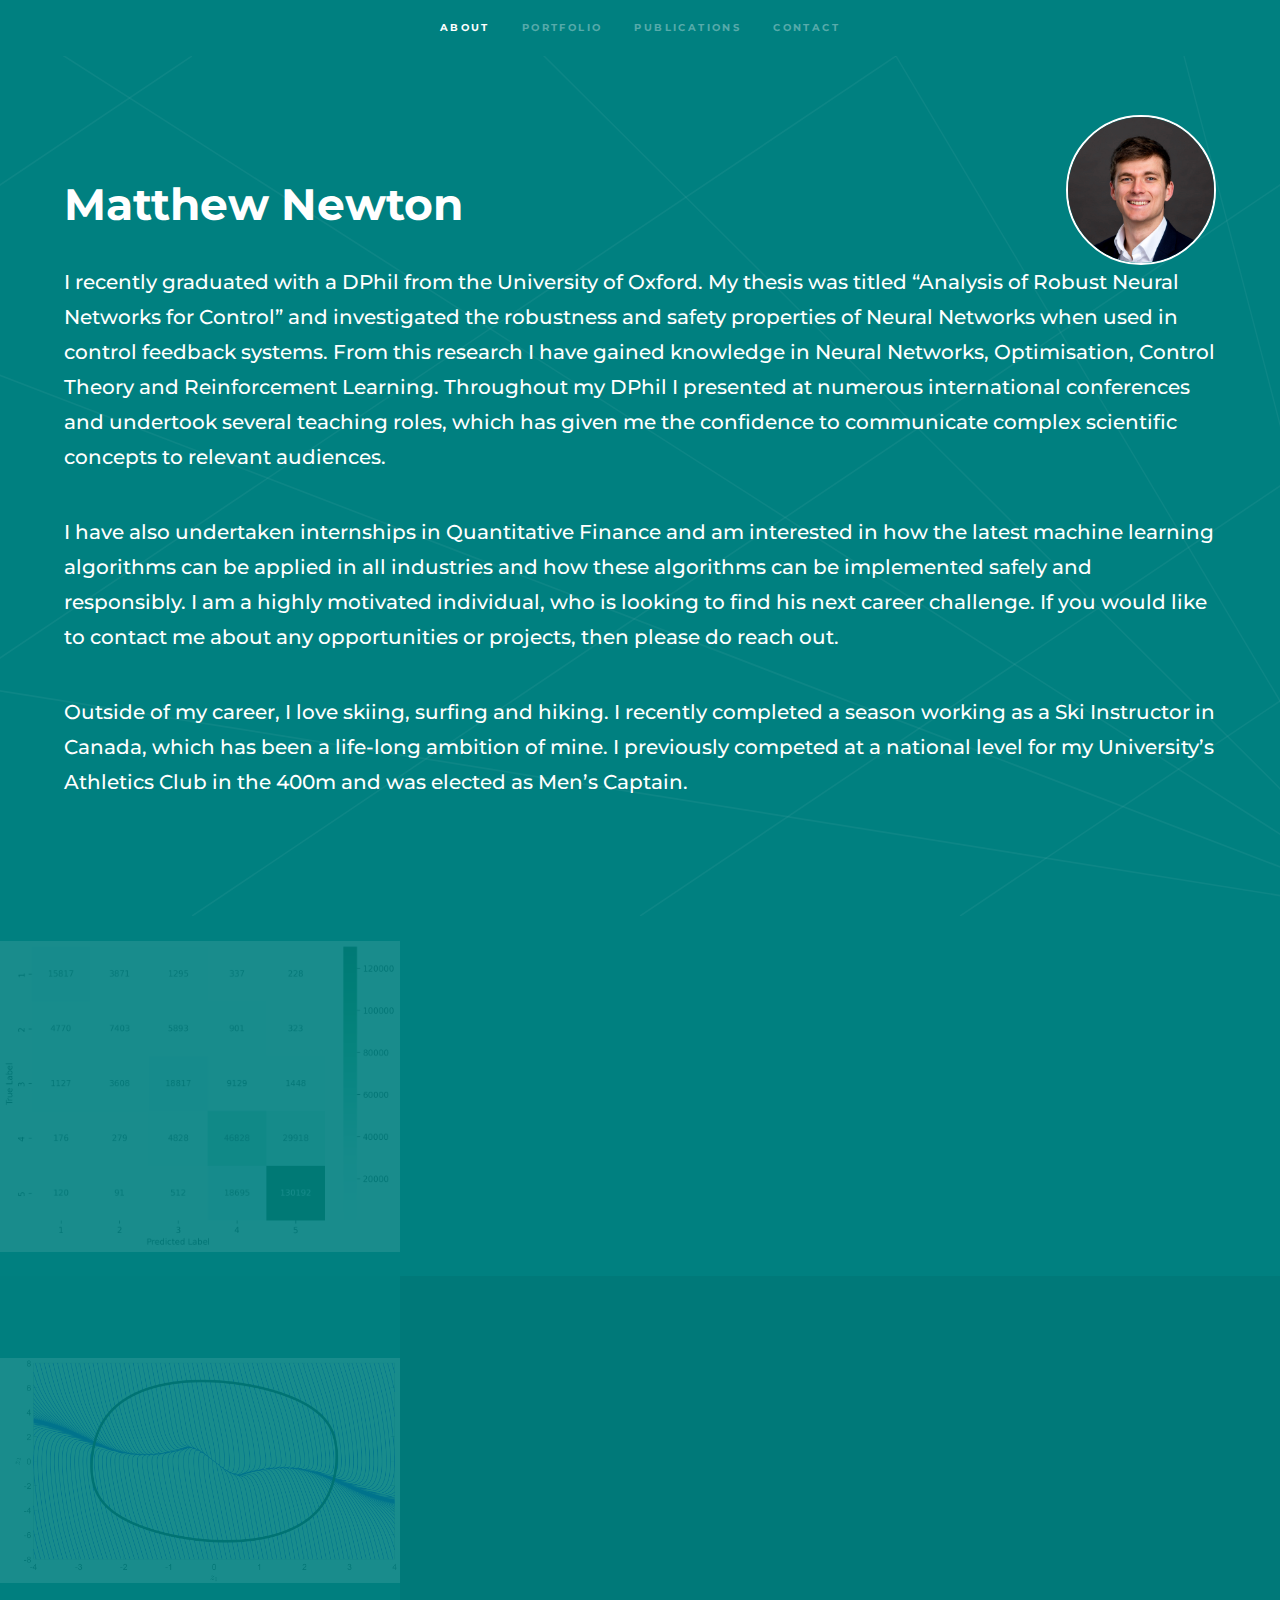
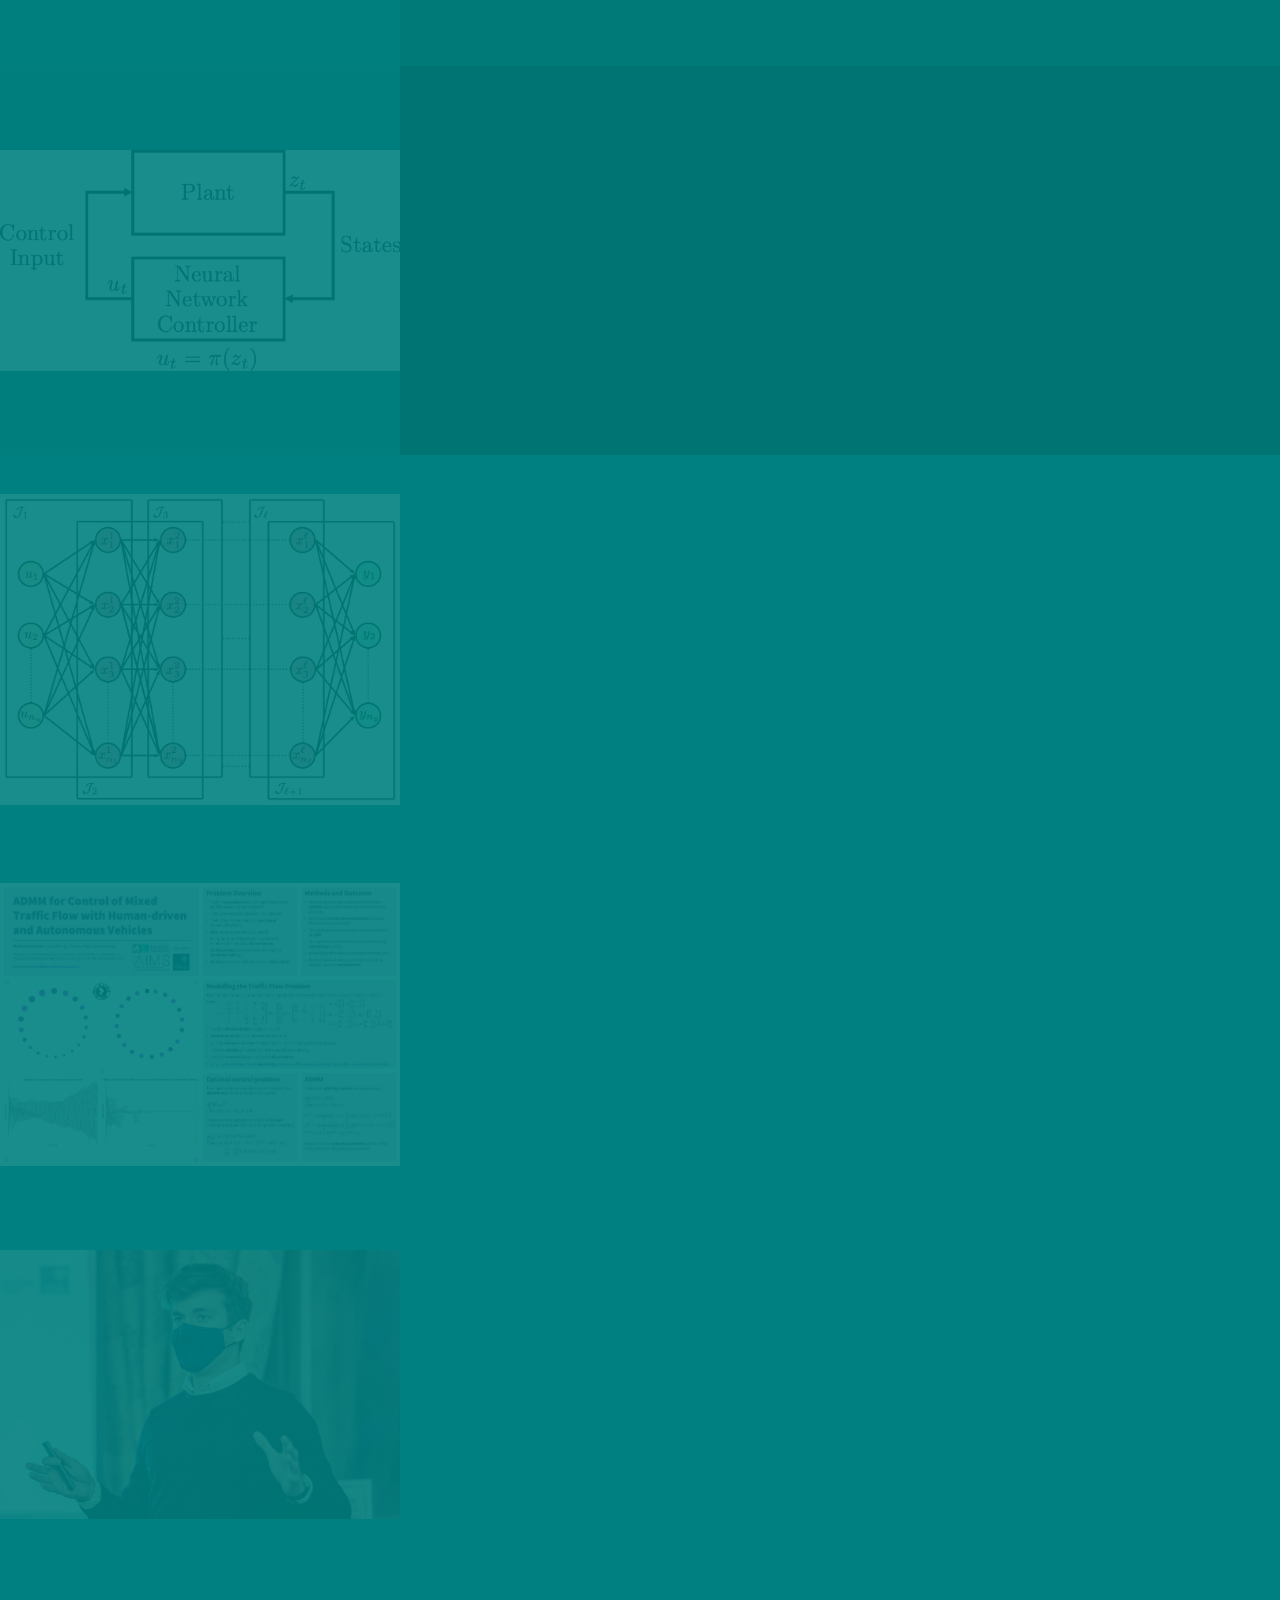
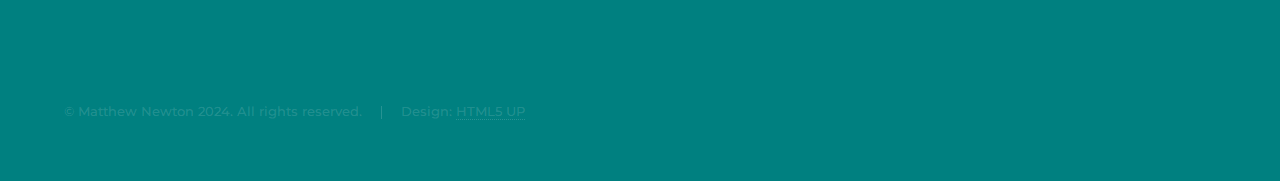
==== index.html @ 0a98e6b9 "Add files via upload" ====
<!DOCTYPE HTML>
<!--
	Hyperspace by HTML5 UP
	html5up.net | @ajlkn
	Free for personal and commercial use under the CCA 3.0 license (html5up.net/license)
-->
<html>
	<head>
		<title>Matthew Newton</title>
		<meta charset="utf-8" />
		<meta name="viewport" content="width=device-width, initial-scale=1, user-scalable=no" />
		<link rel="stylesheet" href="assets/css/main.css" />
		<link href="https://fonts.googleapis.com/css?family=Montserrat:100,200,300,400,500,600" rel="stylesheet">
		<noscript><link rel="stylesheet" href="assets/css/noscript.css" /></noscript>
	</head>
	<body class="is-preload">

		<!-- Sidebar -->
			<section id="sidebar">
				<div class="inner">
					<nav>
						<ul>
							<li><a href="#intro">About</a></li>
							<li><a href="#one">Portfolio</a></li>
							<li><a href="#two">Publications</a></li>
							<li><a href="#three">Contact</a></li>
						</ul>
					</nav>
				</div>
			</section>

		<!-- Wrapper -->
			<div id="wrapper">

				<!-- Intro -->
					<section id="intro" class="wrapper style1 fullscreen fade-up">
						<div class="inner">
							<div class="heading-with-image">
								<h1>Matthew Newton</h1>
								<img src="images/additional/Matthew_Newton_Profile.jpeg" alt="Icon" class="heading-icon">
							</div>
							<!--<h1>Matthew Newton</h1>-->
							<p>I recently graduated with a DPhil from the University of Oxford. My thesis was titled “Analysis of Robust Neural Networks for Control” and investigated the robustness and safety properties of Neural Networks when used in control feedback systems. From this research I have gained knowledge in Neural Networks, Optimisation, Control Theory and Reinforcement Learning. Throughout my DPhil I presented at numerous international conferences and undertook several teaching roles, which has given me the confidence to communicate complex scientific concepts to relevant audiences. </p>
							<p>I have also undertaken internships in Quantitative Finance and am interested in how the latest machine learning algorithms can be applied in all industries and how these algorithms can be implemented safely and responsibly. I am a highly motivated individual, who is looking to find his next career challenge. If you would like to contact me about any opportunities or projects, then please do reach out. </p>
							<p>Outside of my career, I love skiing, surfing and hiking. I recently completed a season working as a Ski Instructor in Canada, which has been a life-long ambition of mine. I previously competed at a national level for my University’s Athletics Club in the 400m and was elected as Men’s Captain.</p>
							<!-- 
							<ul class="actions">
								<li><a href="#one" class="button scrolly">Learn more</a></li>
							</ul>
							-->
						</div>
					</section>

				<!-- One -->
					<section id="one" class="wrapper style2 spotlights">
						<section>
							<a class="image"><img src="images/project/confusion_matrix.png" alt=""  /></a> <!-- data-position="center center" -->
							<div class="content">
								<div class="inner">
									<h2>Restaurant Review Prediction</h2>
									<p>Personal project to predict the review ratings (1-5) of restaurants given the written review and additional information about the restaurant.</p>
									<ul class="actions">
										<li><a href="RRPP.html" class="button">Read More</a></li>
									</ul>
								</div>
							</div>
						</section>
						<section>
							<a class="image"><img src="images/project/IPRtanhROA.png" alt=""  /></a> <!-- data-position="center center" -->
							<div class="content">
								<div class="inner">
									<h2>Designing Rational Neural Network Controllers</h2>
									<p>Rational neural networks when used as feedback controllers align better in the optimisation problem compared to traditional neural networks, allowing them to be easily and effectively designed.</p>
									<ul class="actions">
										<li><a href="DRNNC.html" class="button">Read More</a></li>
									</ul>
								</div>
							</div>
						</section>
						<section>
							<a class="image"><img src="images/project/NFLModelLabled.png" alt=""  /></a> <!--data-position="top center"-->
							<div class="content">
								<div class="inner">
									<h2>Stability and Reachability of Neural Feedback Loops</h2>
									<p>Stability and reachability robustness indicators for systems with neural networks as controllers are improved by incorporating the neural networks’ non-linearities into the optimisation problem directly and by using better tests.</p>
									<ul class="actions">
										<li><a href="STNFL.html" class="button">Read More</a></li>
									</ul>
								</div>
							</div>
						</section>
						<section>
							<a class="image"><img src="images/project/bigCSP.png" alt=""  /></a> <!--data-position="50% 50%"-->
							<div class="content">
								<div class="inner">
									<h2>Neural Network Verification by Exploiting Sparsity</h2>
									<p>By utilising the natural cascading structure of the neural network, the time taken to verify a neural network can be drastically reduced, whilst also obtaining more accurate results.</p>
									<ul class="actions">
										<li><a href="NNVES.html" class="button">Read More</a></li>
									</ul>
								</div>
							</div>
						</section>
						<section>
							<a class="image"><img src="images/project/Matthew_Newton_Poster.jpg" alt=""  /></a> <!--data-position="25% 25%"-->
							<div class="content">
								<div class="inner">
									<h2>ADMM for Control of Mixed Traffic Flow</h2>
									<p>Please click to see the poster for this project.</p>
									<ul class="actions">
										<li><a href="ADMMCMTF.html" class="button">Read More</a></li>
									</ul>
								</div>
							</div>
						</section>
						<section>
							<a class="image"><img src="images/additional/Teaching.jpg" alt=""  /></a> <!--data-position="25% 25%"-->
							<div class="content">
								<div class="inner">
									<h2>Teaching Experience</h2>
									<p>Throughout my DPhil I undertook many teaching roles at the University.</p>
									<ul class="actions">
										<li><a href="Teaching.html" class="button">Read More</a></li>
									</ul>
								</div>
							</div>
						</section>
					</section>

				<!-- Two -->
					<section id="two" class="wrapper style3 fade-up">
						<div class="inner">
							<h2>Publications</h2>
							<p>Full links to my publications are available on my <a href="https://scholar.google.com/citations?user=idPSwVUAAAAJ&hl=en"> Google Scholar </a> profile.</p>
							<div class="features">
								<section>
									<!-- <span class="icon solid major fa-code"></span> -->
									<h3>Conference Papers</h3>
									<p>O. Gates, M. Newton and K. Gatsis, “Scalable Forward Reachability Analysis of Multi-Agent Systems with Neural Network Controllers,” 2023 62nd IEEE Conference on Decision and Control (CDC), Singapore, Singapore, 2023. </p>
									<p>M. Newton and A. Papachristodoulou, “Stability of Non-linear Neural Feedback Loops using Sum of Squares,” 2022 61st IEEE Conference on Decision and Control (CDC), Cancun, Mexico, 2022. </p>
									<p>M. Newton and A. Papachristodoulou, “Reachability Analysis of Neural Feedback Loops using Sparse Polynomial Optimisation,” 2022 61st IEEE Conference on Decision and Control (CDC), Cancun, Mexico, 2022.									</p>
									<p>M. Newton and A. Papachristodoulou, “Neural Network Verification using Polynomial Optimisation,” 2021 60th IEEE Conference on Decision and Control (CDC), Austin, Texas, 2021. </p>
									<p>M. Newton and A. Papachristodoulou, “Exploiting Sparsity for Neural Network Verification,” 3rd Annual Learning for Dynamics and Control Conference (L4DC), Zurich, Switzerland, 2021. </p>
									<p>M. Newton and A. Papachristodoulou, “Network Lyapunov Functions for Epidemic Models,” 2020 59th IEEE Conference on Decision and Control (CDC), Jeju, Korea (South), 2020. </p>
								</section>
								<section>
									<!-- <span class="icon solid major fa-lock"></span> -->
									<h3>Journal papers</h3>
									<p>M. Newton and A. Papachristodoulou, “Sparse Polynomial Optimisation for Neural Network Verification”, Automatica, 157, 2023.</p>
									<p>M. Newton and A. Papachristodoulou, “Rational Neural Network Controllers”, arXiv preprint arXiv:2307.06287, 2023.									</p>
								</section>
								<section>
									<!-- <span class="icon solid major fa-cog"></span> -->
									<h3>Thesis</h3>
									<p>M.Newton, “Analysis of Robust Neural Networks for Control”, University of Oxford, 2023.</p>
								</section>
								<!--
								<section>
									<span class="icon solid major fa-desktop"></span>
									<h3>Title 4</h3>
									<p>Citation 4</p>
								</section>
								<section>
									<span class="icon solid major fa-link"></span>
									<h3>Title 5</h3>
									<p>Citation 5</p>
								</section>
								<section>
									<span class="icon major fa-gem"></span> 
									<h3>Title 6</h3>
									<p>Citation 6</p>
								</section> -->
							</div>
							<!-- 
							<ul class="actions">
								<li><a href="generic.html" class="button">Learn more</a></li>
							</ul>
							-->
							<!-- 
							<h2>Teaching</h2>
							<p>In addition to my research, I have undertaken various teaching roles during my time at the University of Oxford. In the 2021/2022 academic year I supervised a final year undergraduate Engineering Science student on their fourth year project, which focused on using reinforcement learning to stabilize an Inverted Pendulum. I was also appointed as a College Lecturer at Worcester College, teaching first and second year undergraduate Mathematics tutorials, which included: Statistics and Probability, Time-frequency Analysis, Partial Differential Equations, Ordinary Differential Equations, Linear Algebra and Vector Algebra. In addition I taught third year Control Theory tutorials and demonstrated their laboratory assessment.</p>
							-->
						</div>
					</section>

					<section id="three" class="wrapper style1 fade-up">
						<div class="inner">
							<h2>Contact</h2>
							<section>
								<ul class="contact">
									<li>
										<!-- <h3>Email</h3> -->
										<a>(first name)(dot)(“ant”)(dot)(surname)(at)(“gmail”)(dot)(“com”)</a>
									</li>
									<li>
										<a href="https://www.linkedin.com/in/matthew-newton-phd/">LinkedIn</a>
									</li>
									<li>
										<a href="https://github.com/M-attNewton">GitHub</a>
									</li>
									<li>
										<a href="https://scholar.google.com/citations?user=idPSwVUAAAAJ&hl=en">Google Scholar</a>
									</li>
									<!--
									<li>
										<h3>Social</h3>
										<ul class="icons">
											<li><a href="#" class="icon brands fa-twitter"><span class="label">Twitter</span></a></li>
											<li><a href="#" class="icon brands fa-facebook-f"><span class="label">Facebook</span></a></li>
											<li><a href="#" class="icon brands fa-github"><span class="label">GitHub</span></a></li>
											<li><a href="#" class="icon brands fa-instagram"><span class="label">Instagram</span></a></li>
											<li><a href="#" class="icon brands fa-linkedin-in"><span class="label">LinkedIn</span></a></li>
										</ul>
									</li>
									-->
								</ul>
							</section>

						</div>
					</section>
				
				<!-- Three 
					<section id="three" class="wrapper style1 fade-up">
						<div class="inner">
							<h2>Contact</h2>
							<p>Phasellus convallis elit id ullamcorper pulvinar. Duis aliquam turpis mauris, eu ultricies erat malesuada quis. Aliquam dapibus, lacus eget hendrerit bibendum, urna est aliquam sem, sit amet imperdiet est velit quis lorem.</p>
							<div class="split style1">
								<section>
									<form method="post" action="#">
										<div class="fields">
											<div class="field half">
												<label for="name">Name</label>
												<input type="text" name="name" id="name" />
											</div>
											<div class="field half">
												<label for="email">Email</label>
												<input type="text" name="email" id="email" />
											</div>
											<div class="field">
												<label for="message">Message</label>
												<textarea name="message" id="message" rows="5"></textarea>
											</div>
										</div>
										<ul class="actions">
											<li><a href="" class="button submit">Send Message</a></li>
										</ul>
									</form>
								</section>
								<section>
									<ul class="contact">
										<li>
											<h3>Address</h3>
											<span>12345 Somewhere Road #654<br />
											Nashville, TN 00000-0000<br />
											USA</span>
										</li>
										<li>
											<h3>Email</h3>
											<a href="#">user@untitled.tld</a>
										</li>
										<li>
											<h3>Phone</h3>
											<span>(000) 000-0000</span>
										</li>
										<li>
											<h3>Social</h3>
											<ul class="icons">
												<li><a href="#" class="icon brands fa-twitter"><span class="label">Twitter</span></a></li>
												<li><a href="#" class="icon brands fa-facebook-f"><span class="label">Facebook</span></a></li>
												<li><a href="#" class="icon brands fa-github"><span class="label">GitHub</span></a></li>
												<li><a href="#" class="icon brands fa-instagram"><span class="label">Instagram</span></a></li>
												<li><a href="#" class="icon brands fa-linkedin-in"><span class="label">LinkedIn</span></a></li>
											</ul>
										</li>
									</ul>
								</section>
							</div>
						</div>
					</section>
				-->
			</div>

		<!-- Footer -->
			<footer id="footer" class="wrapper style1-alt">
				<div class="inner">
					<ul class="menu">
						<li>&copy; Matthew Newton 2024. All rights reserved.</li><li>Design: <a href="http://html5up.net">HTML5 UP</a></li>
					</ul>
				</div>
			</footer>

		<!-- Scripts -->
			<script src="assets/js/jquery.min.js"></script>
			<script src="assets/js/jquery.scrollex.min.js"></script>
			<script src="assets/js/jquery.scrolly.min.js"></script>
			<script src="assets/js/browser.min.js"></script>
			<script src="assets/js/breakpoints.min.js"></script>
			<script src="assets/js/util.js"></script>
			<script src="assets/js/main.js"></script>

	</body>
</html>
---- assets/css/main.css ----
@import url(fontawesome-all.min.css);

/*
	Hyperspace by HTML5 UP
	html5up.net | @ajlkn
	Free for personal and commercial use under the CCA 3.0 license (html5up.net/license)
*/

html, body, div, span, applet, object,
iframe, h1, h2, h3, h4, h5, h6, p, blockquote,
pre, a, abbr, acronym, address, big, cite,
code, del, dfn, em, img, ins, kbd, q, s, samp,
small, strike, strong, sub, sup, tt, var, b,
u, i, center, dl, dt, dd, ol, ul, li, fieldset,
form, label, legend, table, caption, tbody,
tfoot, thead, tr, th, td, article, aside,
canvas, details, embed, figure, figcaption,
footer, header, hgroup, menu, nav, output, ruby,
section, summary, time, mark, audio, video {
	margin: 0;
	padding: 0;
	border: 0;
	font-size: 100%;
	font: inherit; 
	vertical-align: baseline;} /* Montserrat */

article, aside, details, figcaption, figure,
footer, header, hgroup, menu, nav, section {
	display: block;}

body {
	line-height: 1;
}

ol, ul {
	list-style: none;
}

blockquote, q {
	quotes: none;
}

	blockquote:before, blockquote:after, q:before, q:after {
		content: '';
		content: none;
	}

table {
	border-collapse: collapse;
	border-spacing: 0;
}

body {
	-webkit-text-size-adjust: none;
}

mark {
	background-color: transparent;
	color: inherit;
}

input::-moz-focus-inner {
	border: 0;
	padding: 0;
}

input, select, textarea {
	-moz-appearance: none;
	-webkit-appearance: none;
	-ms-appearance: none;
	appearance: none;
}

/* Basic */

	@-ms-viewport {
		width: device-width;
	}

	body {
		-ms-overflow-style: scrollbar;
	}

	@media screen and (max-width: 480px) {

		html, body {
			min-width: 320px;
		}

	}

	html {
		box-sizing: border-box;
	}

	*, *:before, *:after {
		box-sizing: inherit;
	}

	body {
		background: #008080;
	} /*#312450 */

		body.is-preload *, body.is-preload *:before, body.is-preload *:after {
			-moz-animation: none !important;
			-webkit-animation: none !important;
			-ms-animation: none !important;
			animation: none !important;
			-moz-transition: none !important;
			-webkit-transition: none !important;
			-ms-transition: none !important;
			transition: none !important;
		}

/* Type */

	body, input, select, textarea {
		color: rgba(255, 255, 255, 1.00); /* 0.55*/
		font-family: 'Montserrat', sans-serif; /* Arial, Helvetica, sans-serif,  */
		font-size: 16.5pt;
		font-weight: 500; /*normal */
		line-height: 1.75;
	}

		@media screen and (max-width: 1680px) {

			body, input, select, textarea {
				font-size: 13pt;
			}

		}

		@media screen and (max-width: 1280px) {

			body, input, select, textarea {
				font-size: 12pt;
			}

		}

		@media screen and (max-width: 360px) {

			body, input, select, textarea {
				font-size: 11pt;
			}

		}

	a {
		-moz-transition: color 0.2s ease, border-bottom-color 0.2s ease;
		-webkit-transition: color 0.2s ease, border-bottom-color 0.2s ease;
		-ms-transition: color 0.2s ease, border-bottom-color 0.2s ease;
		transition: color 0.2s ease, border-bottom-color 0.2s ease;
		border-bottom: dotted 1px rgba(255, 255, 255, 0.35);
		color: inherit;
		text-decoration: none;
	}

		a:hover {
			border-bottom-color: transparent;
			color: #ffffff;
		}

	strong, b {
		color: #ffffff;
		font-weight: bold;
	}

	em, i {
		font-style: italic;
	}

	p {
		margin: 0 0 2em 0;
	}

	h1, h2, h3, h4, h5, h6 {
		color: #ffffff;
		font-weight: bold;
		line-height: 1.5;
		margin: 0 0 0.5em 0;
	}

		h1 a, h2 a, h3 a, h4 a, h5 a, h6 a {
			color: inherit;
			text-decoration: none;
		}

	h1 {
		font-size: 2.75em;
	}

		h1.major {
			margin: 0 0 1.3em 0;
			position: relative;
			padding-bottom: 0.35em;
		}

			h1.major:after {
				background-image: -moz-linear-gradient(to right, #008080, #008080); /* #5e42a6, #b74e91*/
				background-image: -webkit-linear-gradient(to right, #008080, #008080); /*#5e42a6, #b74e91 */
				background-image: -ms-linear-gradient(to right, #008080, #008080); /*#5e42a6, #b74e91 */
				background-image: linear-gradient(to right, #008080, #008080); /*#5e42a6, #b74e91 */
				-moz-transition: max-width 0.2s ease;
				-webkit-transition: max-width 0.2s ease;
				-ms-transition: max-width 0.2s ease;
				transition: max-width 0.2s ease;
				border-radius: 0.2em;
				bottom: 0;
				content: '';
				height: 0.05em;
				position: absolute;
				right: 0;
				width: 100%;
			}

	h2 {
		font-size: 1.75em;
	}

	h3 {
		font-size: 1.1em;
	}

	h4 {
		font-size: 1em;
	}

	h5 {
		font-size: 0.8em;
	}

	h6 {
		font-size: 0.6em;
	}

	@media screen and (max-width: 736px) {

		h1 {
			font-size: 2em;
		}

		h2 {
			font-size: 1.25em;
		}

		h3 {
			font-size: 1em;
		}

		h4 {
			font-size: 0.8em;
		}

		h5 {
			font-size: 0.6em;
		}

		h6 {
			font-size: 0.6em;
		}

	}

	sub {
		font-size: 0.8em;
		position: relative;
		top: 0.5em;
	}

	sup {
		font-size: 0.8em;
		position: relative;
		top: -0.5em;
	}

	blockquote {
		border-left: solid 4px rgba(255, 255, 255, 0.15);
		font-style: italic;
		margin: 0 0 2em 0;
		padding: 0.5em 0 0.5em 2em;
	}

	code {
		background: rgba(255, 255, 255, 0.05);
		border-radius: 0.25em;
		border: solid 1px rgba(255, 255, 255, 0.15);
		font-family: 'Montserrat', sans-serif; /* "Courier New", monospace */
		font-size: 0.9em;
		margin: 0 0.25em;
		padding: 0.25em 0.65em;
	}

	pre {
		-webkit-overflow-scrolling: touch;
		font-family: 'Montserrat', sans-serif; /* "Courier New", monospace */
		font-size: 0.9em;
		margin: 0 0 2em 0;
	}

		pre code {
			display: block;
			line-height: 1.75em;
			padding: 1em 1.5em;
			overflow-x: auto;
		}

	hr {
		border: 0;
		border-bottom: solid 1px rgba(255, 255, 255, 0.15);
		margin: 2em 0;
	}

		hr.major {
			margin: 3em 0;
		}

	.align-left {
		text-align: left;
	}

	.align-center {
		text-align: center;
	}

	.align-right {
		text-align: right;
	}

/* Row */

	.row {
		display: flex;
		flex-wrap: wrap;
		box-sizing: border-box;
		align-items: stretch;
	}

		.row > * {
			box-sizing: border-box;
		}

		.row.gtr-uniform > * > :last-child {
			margin-bottom: 0;
		}

		.row.aln-left {
			justify-content: flex-start;
		}

		.row.aln-center {
			justify-content: center;
		}

		.row.aln-right {
			justify-content: flex-end;
		}

		.row.aln-top {
			align-items: flex-start;
		}

		.row.aln-middle {
			align-items: center;
		}

		.row.aln-bottom {
			align-items: flex-end;
		}

		.row > .imp {
			order: -1;
		}

		.row > .col-1 {
			width: 8.33333%;
		}

		.row > .off-1 {
			margin-left: 8.33333%;
		}

		.row > .col-2 {
			width: 16.66667%;
		}

		.row > .off-2 {
			margin-left: 16.66667%;
		}

		.row > .col-3 {
			width: 25%;
		}

		.row > .off-3 {
			margin-left: 25%;
		}

		.row > .col-4 {
			width: 33.33333%;
		}

		.row > .off-4 {
			margin-left: 33.33333%;
		}

		.row > .col-5 {
			width: 41.66667%;
		}

		.row > .off-5 {
			margin-left: 41.66667%;
		}

		.row > .col-6 {
			width: 50%;
		}

		.row > .off-6 {
			margin-left: 50%;
		}

		.row > .col-7 {
			width: 58.33333%;
		}

		.row > .off-7 {
			margin-left: 58.33333%;
		}

		.row > .col-8 {
			width: 66.66667%;
		}

		.row > .off-8 {
			margin-left: 66.66667%;
		}

		.row > .col-9 {
			width: 75%;
		}

		.row > .off-9 {
			margin-left: 75%;
		}

		.row > .col-10 {
			width: 83.33333%;
		}

		.row > .off-10 {
			margin-left: 83.33333%;
		}

		.row > .col-11 {
			width: 91.66667%;
		}

		.row > .off-11 {
			margin-left: 91.66667%;
		}

		.row > .col-12 {
			width: 100%;
		}

		.row > .off-12 {
			margin-left: 100%;
		}

		.row.gtr-0 {
			margin-top: 0;
			margin-left: 0em;
		}

			.row.gtr-0 > * {
				padding: 0 0 0 0em;
			}

			.row.gtr-0.gtr-uniform {
				margin-top: 0em;
			}

				.row.gtr-0.gtr-uniform > * {
					padding-top: 0em;
				}

		.row.gtr-25 {
			margin-top: 0;
			margin-left: -0.375em;
		}

			.row.gtr-25 > * {
				padding: 0 0 0 0.375em;
			}

			.row.gtr-25.gtr-uniform {
				margin-top: -0.375em;
			}

				.row.gtr-25.gtr-uniform > * {
					padding-top: 0.375em;
				}

		.row.gtr-50 {
			margin-top: 0;
			margin-left: -0.75em;
		}

			.row.gtr-50 > * {
				padding: 0 0 0 0.75em;
			}

			.row.gtr-50.gtr-uniform {
				margin-top: -0.75em;
			}

				.row.gtr-50.gtr-uniform > * {
					padding-top: 0.75em;
				}

		.row {
			margin-top: 0;
			margin-left: -1.5em;
		}

			.row > * {
				padding: 0 0 0 1.5em;
			}

			.row.gtr-uniform {
				margin-top: -1.5em;
			}

				.row.gtr-uniform > * {
					padding-top: 1.5em;
				}

		.row.gtr-150 {
			margin-top: 0;
			margin-left: -2.25em;
		}

			.row.gtr-150 > * {
				padding: 0 0 0 2.25em;
			}

			.row.gtr-150.gtr-uniform {
				margin-top: -2.25em;
			}

				.row.gtr-150.gtr-uniform > * {
					padding-top: 2.25em;
				}

		.row.gtr-200 {
			margin-top: 0;
			margin-left: -3em;
		}

			.row.gtr-200 > * {
				padding: 0 0 0 3em;
			}

			.row.gtr-200.gtr-uniform {
				margin-top: -3em;
			}

				.row.gtr-200.gtr-uniform > * {
					padding-top: 3em;
				}

		@media screen and (max-width: 1680px) {

			.row {
				display: flex;
				flex-wrap: wrap;
				box-sizing: border-box;
				align-items: stretch;
			}

				.row > * {
					box-sizing: border-box;
				}

				.row.gtr-uniform > * > :last-child {
					margin-bottom: 0;
				}

				.row.aln-left {
					justify-content: flex-start;
				}

				.row.aln-center {
					justify-content: center;
				}

				.row.aln-right {
					justify-content: flex-end;
				}

				.row.aln-top {
					align-items: flex-start;
				}

				.row.aln-middle {
					align-items: center;
				}

				.row.aln-bottom {
					align-items: flex-end;
				}

				.row > .imp-xlarge {
					order: -1;
				}

				.row > .col-1-xlarge {
					width: 8.33333%;
				}

				.row > .off-1-xlarge {
					margin-left: 8.33333%;
				}

				.row > .col-2-xlarge {
					width: 16.66667%;
				}

				.row > .off-2-xlarge {
					margin-left: 16.66667%;
				}

				.row > .col-3-xlarge {
					width: 25%;
				}

				.row > .off-3-xlarge {
					margin-left: 25%;
				}

				.row > .col-4-xlarge {
					width: 33.33333%;
				}

				.row > .off-4-xlarge {
					margin-left: 33.33333%;
				}

				.row > .col-5-xlarge {
					width: 41.66667%;
				}

				.row > .off-5-xlarge {
					margin-left: 41.66667%;
				}

				.row > .col-6-xlarge {
					width: 50%;
				}

				.row > .off-6-xlarge {
					margin-left: 50%;
				}

				.row > .col-7-xlarge {
					width: 58.33333%;
				}

				.row > .off-7-xlarge {
					margin-left: 58.33333%;
				}

				.row > .col-8-xlarge {
					width: 66.66667%;
				}

				.row > .off-8-xlarge {
					margin-left: 66.66667%;
				}

				.row > .col-9-xlarge {
					width: 75%;
				}

				.row > .off-9-xlarge {
					margin-left: 75%;
				}

				.row > .col-10-xlarge {
					width: 83.33333%;
				}

				.row > .off-10-xlarge {
					margin-left: 83.33333%;
				}

				.row > .col-11-xlarge {
					width: 91.66667%;
				}

				.row > .off-11-xlarge {
					margin-left: 91.66667%;
				}

				.row > .col-12-xlarge {
					width: 100%;
				}

				.row > .off-12-xlarge {
					margin-left: 100%;
				}

				.row.gtr-0 {
					margin-top: 0;
					margin-left: 0em;
				}

					.row.gtr-0 > * {
						padding: 0 0 0 0em;
					}

					.row.gtr-0.gtr-uniform {
						margin-top: 0em;
					}

						.row.gtr-0.gtr-uniform > * {
							padding-top: 0em;
						}

				.row.gtr-25 {
					margin-top: 0;
					margin-left: -0.375em;
				}

					.row.gtr-25 > * {
						padding: 0 0 0 0.375em;
					}

					.row.gtr-25.gtr-uniform {
						margin-top: -0.375em;
					}

						.row.gtr-25.gtr-uniform > * {
							padding-top: 0.375em;
						}

				.row.gtr-50 {
					margin-top: 0;
					margin-left: -0.75em;
				}

					.row.gtr-50 > * {
						padding: 0 0 0 0.75em;
					}

					.row.gtr-50.gtr-uniform {
						margin-top: -0.75em;
					}

						.row.gtr-50.gtr-uniform > * {
							padding-top: 0.75em;
						}

				.row {
					margin-top: 0;
					margin-left: -1.5em;
				}

					.row > * {
						padding: 0 0 0 1.5em;
					}

					.row.gtr-uniform {
						margin-top: -1.5em;
					}

						.row.gtr-uniform > * {
							padding-top: 1.5em;
						}

				.row.gtr-150 {
					margin-top: 0;
					margin-left: -2.25em;
				}

					.row.gtr-150 > * {
						padding: 0 0 0 2.25em;
					}

					.row.gtr-150.gtr-uniform {
						margin-top: -2.25em;
					}

						.row.gtr-150.gtr-uniform > * {
							padding-top: 2.25em;
						}

				.row.gtr-200 {
					margin-top: 0;
					margin-left: -3em;
				}

					.row.gtr-200 > * {
						padding: 0 0 0 3em;
					}

					.row.gtr-200.gtr-uniform {
						margin-top: -3em;
					}

						.row.gtr-200.gtr-uniform > * {
							padding-top: 3em;
						}

		}

		@media screen and (max-width: 1280px) {

			.row {
				display: flex;
				flex-wrap: wrap;
				box-sizing: border-box;
				align-items: stretch;
			}

				.row > * {
					box-sizing: border-box;
				}

				.row.gtr-uniform > * > :last-child {
					margin-bottom: 0;
				}

				.row.aln-left {
					justify-content: flex-start;
				}

				.row.aln-center {
					justify-content: center;
				}

				.row.aln-right {
					justify-content: flex-end;
				}

				.row.aln-top {
					align-items: flex-start;
				}

				.row.aln-middle {
					align-items: center;
				}

				.row.aln-bottom {
					align-items: flex-end;
				}

				.row > .imp-large {
					order: -1;
				}

				.row > .col-1-large {
					width: 8.33333%;
				}

				.row > .off-1-large {
					margin-left: 8.33333%;
				}

				.row > .col-2-large {
					width: 16.66667%;
				}

				.row > .off-2-large {
					margin-left: 16.66667%;
				}

				.row > .col-3-large {
					width: 25%;
				}

				.row > .off-3-large {
					margin-left: 25%;
				}

				.row > .col-4-large {
					width: 33.33333%;
				}

				.row > .off-4-large {
					margin-left: 33.33333%;
				}

				.row > .col-5-large {
					width: 41.66667%;
				}

				.row > .off-5-large {
					margin-left: 41.66667%;
				}

				.row > .col-6-large {
					width: 50%;
				}

				.row > .off-6-large {
					margin-left: 50%;
				}

				.row > .col-7-large {
					width: 58.33333%;
				}

				.row > .off-7-large {
					margin-left: 58.33333%;
				}

				.row > .col-8-large {
					width: 66.66667%;
				}

				.row > .off-8-large {
					margin-left: 66.66667%;
				}

				.row > .col-9-large {
					width: 75%;
				}

				.row > .off-9-large {
					margin-left: 75%;
				}

				.row > .col-10-large {
					width: 83.33333%;
				}

				.row > .off-10-large {
					margin-left: 83.33333%;
				}

				.row > .col-11-large {
					width: 91.66667%;
				}

				.row > .off-11-large {
					margin-left: 91.66667%;
				}

				.row > .col-12-large {
					width: 100%;
				}

				.row > .off-12-large {
					margin-left: 100%;
				}

				.row.gtr-0 {
					margin-top: 0;
					margin-left: 0em;
				}

					.row.gtr-0 > * {
						padding: 0 0 0 0em;
					}

					.row.gtr-0.gtr-uniform {
						margin-top: 0em;
					}

						.row.gtr-0.gtr-uniform > * {
							padding-top: 0em;
						}

				.row.gtr-25 {
					margin-top: 0;
					margin-left: -0.375em;
				}

					.row.gtr-25 > * {
						padding: 0 0 0 0.375em;
					}

					.row.gtr-25.gtr-uniform {
						margin-top: -0.375em;
					}

						.row.gtr-25.gtr-uniform > * {
							padding-top: 0.375em;
						}

				.row.gtr-50 {
					margin-top: 0;
					margin-left: -0.75em;
				}

					.row.gtr-50 > * {
						padding: 0 0 0 0.75em;
					}

					.row.gtr-50.gtr-uniform {
						margin-top: -0.75em;
					}

						.row.gtr-50.gtr-uniform > * {
							padding-top: 0.75em;
						}

				.row {
					margin-top: 0;
					margin-left: -1.5em;
				}

					.row > * {
						padding: 0 0 0 1.5em;
					}

					.row.gtr-uniform {
						margin-top: -1.5em;
					}

						.row.gtr-uniform > * {
							padding-top: 1.5em;
						}

				.row.gtr-150 {
					margin-top: 0;
					margin-left: -2.25em;
				}

					.row.gtr-150 > * {
						padding: 0 0 0 2.25em;
					}

					.row.gtr-150.gtr-uniform {
						margin-top: -2.25em;
					}

						.row.gtr-150.gtr-uniform > * {
							padding-top: 2.25em;
						}

				.row.gtr-200 {
					margin-top: 0;
					margin-left: -3em;
				}

					.row.gtr-200 > * {
						padding: 0 0 0 3em;
					}

					.row.gtr-200.gtr-uniform {
						margin-top: -3em;
					}

						.row.gtr-200.gtr-uniform > * {
							padding-top: 3em;
						}

		}

		@media screen and (max-width: 980px) {

			.row {
				display: flex;
				flex-wrap: wrap;
				box-sizing: border-box;
				align-items: stretch;
			}

				.row > * {
					box-sizing: border-box;
				}

				.row.gtr-uniform > * > :last-child {
					margin-bottom: 0;
				}

				.row.aln-left {
					justify-content: flex-start;
				}

				.row.aln-center {
					justify-content: center;
				}

				.row.aln-right {
					justify-content: flex-end;
				}

				.row.aln-top {
					align-items: flex-start;
				}

				.row.aln-middle {
					align-items: center;
				}

				.row.aln-bottom {
					align-items: flex-end;
				}

				.row > .imp-medium {
					order: -1;
				}

				.row > .col-1-medium {
					width: 8.33333%;
				}

				.row > .off-1-medium {
					margin-left: 8.33333%;
				}

				.row > .col-2-medium {
					width: 16.66667%;
				}

				.row > .off-2-medium {
					margin-left: 16.66667%;
				}

				.row > .col-3-medium {
					width: 25%;
				}

				.row > .off-3-medium {
					margin-left: 25%;
				}

				.row > .col-4-medium {
					width: 33.33333%;
				}

				.row > .off-4-medium {
					margin-left: 33.33333%;
				}

				.row > .col-5-medium {
					width: 41.66667%;
				}

				.row > .off-5-medium {
					margin-left: 41.66667%;
				}

				.row > .col-6-medium {
					width: 50%;
				}

				.row > .off-6-medium {
					margin-left: 50%;
				}

				.row > .col-7-medium {
					width: 58.33333%;
				}

				.row > .off-7-medium {
					margin-left: 58.33333%;
				}

				.row > .col-8-medium {
					width: 66.66667%;
				}

				.row > .off-8-medium {
					margin-left: 66.66667%;
				}

				.row > .col-9-medium {
					width: 75%;
				}

				.row > .off-9-medium {
					margin-left: 75%;
				}

				.row > .col-10-medium {
					width: 83.33333%;
				}

				.row > .off-10-medium {
					margin-left: 83.33333%;
				}

				.row > .col-11-medium {
					width: 91.66667%;
				}

				.row > .off-11-medium {
					margin-left: 91.66667%;
				}

				.row > .col-12-medium {
					width: 100%;
				}

				.row > .off-12-medium {
					margin-left: 100%;
				}

				.row.gtr-0 {
					margin-top: 0;
					margin-left: 0em;
				}

					.row.gtr-0 > * {
						padding: 0 0 0 0em;
					}

					.row.gtr-0.gtr-uniform {
						margin-top: 0em;
					}

						.row.gtr-0.gtr-uniform > * {
							padding-top: 0em;
						}

				.row.gtr-25 {
					margin-top: 0;
					margin-left: -0.375em;
				}

					.row.gtr-25 > * {
						padding: 0 0 0 0.375em;
					}

					.row.gtr-25.gtr-uniform {
						margin-top: -0.375em;
					}

						.row.gtr-25.gtr-uniform > * {
							padding-top: 0.375em;
						}

				.row.gtr-50 {
					margin-top: 0;
					margin-left: -0.75em;
				}

					.row.gtr-50 > * {
						padding: 0 0 0 0.75em;
					}

					.row.gtr-50.gtr-uniform {
						margin-top: -0.75em;
					}

						.row.gtr-50.gtr-uniform > * {
							padding-top: 0.75em;
						}

				.row {
					margin-top: 0;
					margin-left: -1.5em;
				}

					.row > * {
						padding: 0 0 0 1.5em;
					}

					.row.gtr-uniform {
						margin-top: -1.5em;
					}

						.row.gtr-uniform > * {
							padding-top: 1.5em;
						}

				.row.gtr-150 {
					margin-top: 0;
					margin-left: -2.25em;
				}

					.row.gtr-150 > * {
						padding: 0 0 0 2.25em;
					}

					.row.gtr-150.gtr-uniform {
						margin-top: -2.25em;
					}

						.row.gtr-150.gtr-uniform > * {
							padding-top: 2.25em;
						}

				.row.gtr-200 {
					margin-top: 0;
					margin-left: -3em;
				}

					.row.gtr-200 > * {
						padding: 0 0 0 3em;
					}

					.row.gtr-200.gtr-uniform {
						margin-top: -3em;
					}

						.row.gtr-200.gtr-uniform > * {
							padding-top: 3em;
						}

		}

		@media screen and (max-width: 736px) {

			.row {
				display: flex;
				flex-wrap: wrap;
				box-sizing: border-box;
				align-items: stretch;
			}

				.row > * {
					box-sizing: border-box;
				}

				.row.gtr-uniform > * > :last-child {
					margin-bottom: 0;
				}

				.row.aln-left {
					justify-content: flex-start;
				}

				.row.aln-center {
					justify-content: center;
				}

				.row.aln-right {
					justify-content: flex-end;
				}

				.row.aln-top {
					align-items: flex-start;
				}

				.row.aln-middle {
					align-items: center;
				}

				.row.aln-bottom {
					align-items: flex-end;
				}

				.row > .imp-small {
					order: -1;
				}

				.row > .col-1-small {
					width: 8.33333%;
				}

				.row > .off-1-small {
					margin-left: 8.33333%;
				}

				.row > .col-2-small {
					width: 16.66667%;
				}

				.row > .off-2-small {
					margin-left: 16.66667%;
				}

				.row > .col-3-small {
					width: 25%;
				}

				.row > .off-3-small {
					margin-left: 25%;
				}

				.row > .col-4-small {
					width: 33.33333%;
				}

				.row > .off-4-small {
					margin-left: 33.33333%;
				}

				.row > .col-5-small {
					width: 41.66667%;
				}

				.row > .off-5-small {
					margin-left: 41.66667%;
				}

				.row > .col-6-small {
					width: 50%;
				}

				.row > .off-6-small {
					margin-left: 50%;
				}

				.row > .col-7-small {
					width: 58.33333%;
				}

				.row > .off-7-small {
					margin-left: 58.33333%;
				}

				.row > .col-8-small {
					width: 66.66667%;
				}

				.row > .off-8-small {
					margin-left: 66.66667%;
				}

				.row > .col-9-small {
					width: 75%;
				}

				.row > .off-9-small {
					margin-left: 75%;
				}

				.row > .col-10-small {
					width: 83.33333%;
				}

				.row > .off-10-small {
					margin-left: 83.33333%;
				}

				.row > .col-11-small {
					width: 91.66667%;
				}

				.row > .off-11-small {
					margin-left: 91.66667%;
				}

				.row > .col-12-small {
					width: 100%;
				}

				.row > .off-12-small {
					margin-left: 100%;
				}

				.row.gtr-0 {
					margin-top: 0;
					margin-left: 0em;
				}

					.row.gtr-0 > * {
						padding: 0 0 0 0em;
					}

					.row.gtr-0.gtr-uniform {
						margin-top: 0em;
					}

						.row.gtr-0.gtr-uniform > * {
							padding-top: 0em;
						}

				.row.gtr-25 {
					margin-top: 0;
					margin-left: -0.375em;
				}

					.row.gtr-25 > * {
						padding: 0 0 0 0.375em;
					}

					.row.gtr-25.gtr-uniform {
						margin-top: -0.375em;
					}

						.row.gtr-25.gtr-uniform > * {
							padding-top: 0.375em;
						}

				.row.gtr-50 {
					margin-top: 0;
					margin-left: -0.75em;
				}

					.row.gtr-50 > * {
						padding: 0 0 0 0.75em;
					}

					.row.gtr-50.gtr-uniform {
						margin-top: -0.75em;
					}

						.row.gtr-50.gtr-uniform > * {
							padding-top: 0.75em;
						}

				.row {
					margin-top: 0;
					margin-left: -1.5em;
				}

					.row > * {
						padding: 0 0 0 1.5em;
					}

					.row.gtr-uniform {
						margin-top: -1.5em;
					}

						.row.gtr-uniform > * {
							padding-top: 1.5em;
						}

				.row.gtr-150 {
					margin-top: 0;
					margin-left: -2.25em;
				}

					.row.gtr-150 > * {
						padding: 0 0 0 2.25em;
					}

					.row.gtr-150.gtr-uniform {
						margin-top: -2.25em;
					}

						.row.gtr-150.gtr-uniform > * {
							padding-top: 2.25em;
						}

				.row.gtr-200 {
					margin-top: 0;
					margin-left: -3em;
				}

					.row.gtr-200 > * {
						padding: 0 0 0 3em;
					}

					.row.gtr-200.gtr-uniform {
						margin-top: -3em;
					}

						.row.gtr-200.gtr-uniform > * {
							padding-top: 3em;
						}

		}

		@media screen and (max-width: 480px) {

			.row {
				display: flex;
				flex-wrap: wrap;
				box-sizing: border-box;
				align-items: stretch;
			}

				.row > * {
					box-sizing: border-box;
				}

				.row.gtr-uniform > * > :last-child {
					margin-bottom: 0;
				}

				.row.aln-left {
					justify-content: flex-start;
				}

				.row.aln-center {
					justify-content: center;
				}

				.row.aln-right {
					justify-content: flex-end;
				}

				.row.aln-top {
					align-items: flex-start;
				}

				.row.aln-middle {
					align-items: center;
				}

				.row.aln-bottom {
					align-items: flex-end;
				}

				.row > .imp-xsmall {
					order: -1;
				}

				.row > .col-1-xsmall {
					width: 8.33333%;
				}

				.row > .off-1-xsmall {
					margin-left: 8.33333%;
				}

				.row > .col-2-xsmall {
					width: 16.66667%;
				}

				.row > .off-2-xsmall {
					margin-left: 16.66667%;
				}

				.row > .col-3-xsmall {
					width: 25%;
				}

				.row > .off-3-xsmall {
					margin-left: 25%;
				}

				.row > .col-4-xsmall {
					width: 33.33333%;
				}

				.row > .off-4-xsmall {
					margin-left: 33.33333%;
				}

				.row > .col-5-xsmall {
					width: 41.66667%;
				}

				.row > .off-5-xsmall {
					margin-left: 41.66667%;
				}

				.row > .col-6-xsmall {
					width: 50%;
				}

				.row > .off-6-xsmall {
					margin-left: 50%;
				}

				.row > .col-7-xsmall {
					width: 58.33333%;
				}

				.row > .off-7-xsmall {
					margin-left: 58.33333%;
				}

				.row > .col-8-xsmall {
					width: 66.66667%;
				}

				.row > .off-8-xsmall {
					margin-left: 66.66667%;
				}

				.row > .col-9-xsmall {
					width: 75%;
				}

				.row > .off-9-xsmall {
					margin-left: 75%;
				}

				.row > .col-10-xsmall {
					width: 83.33333%;
				}

				.row > .off-10-xsmall {
					margin-left: 83.33333%;
				}

				.row > .col-11-xsmall {
					width: 91.66667%;
				}

				.row > .off-11-xsmall {
					margin-left: 91.66667%;
				}

				.row > .col-12-xsmall {
					width: 100%;
				}

				.row > .off-12-xsmall {
					margin-left: 100%;
				}

				.row.gtr-0 {
					margin-top: 0;
					margin-left: 0em;
				}

					.row.gtr-0 > * {
						padding: 0 0 0 0em;
					}

					.row.gtr-0.gtr-uniform {
						margin-top: 0em;
					}

						.row.gtr-0.gtr-uniform > * {
							padding-top: 0em;
						}

				.row.gtr-25 {
					margin-top: 0;
					margin-left: -0.375em;
				}

					.row.gtr-25 > * {
						padding: 0 0 0 0.375em;
					}

					.row.gtr-25.gtr-uniform {
						margin-top: -0.375em;
					}

						.row.gtr-25.gtr-uniform > * {
							padding-top: 0.375em;
						}

				.row.gtr-50 {
					margin-top: 0;
					margin-left: -0.75em;
				}

					.row.gtr-50 > * {
						padding: 0 0 0 0.75em;
					}

					.row.gtr-50.gtr-uniform {
						margin-top: -0.75em;
					}

						.row.gtr-50.gtr-uniform > * {
							padding-top: 0.75em;
						}

				.row {
					margin-top: 0;
					margin-left: -1.5em;
				}

					.row > * {
						padding: 0 0 0 1.5em;
					}

					.row.gtr-uniform {
						margin-top: -1.5em;
					}

						.row.gtr-uniform > * {
							padding-top: 1.5em;
						}

				.row.gtr-150 {
					margin-top: 0;
					margin-left: -2.25em;
				}

					.row.gtr-150 > * {
						padding: 0 0 0 2.25em;
					}

					.row.gtr-150.gtr-uniform {
						margin-top: -2.25em;
					}

						.row.gtr-150.gtr-uniform > * {
							padding-top: 2.25em;
						}

				.row.gtr-200 {
					margin-top: 0;
					margin-left: -3em;
				}

					.row.gtr-200 > * {
						padding: 0 0 0 3em;
					}

					.row.gtr-200.gtr-uniform {
						margin-top: -3em;
					}

						.row.gtr-200.gtr-uniform > * {
							padding-top: 3em;
						}

		}

/* Box */

	.box {
		border-radius: 0.25em;
		border: solid 1px rgba(255, 255, 255, 0.15);
		margin-bottom: 2em;
		padding: 1.5em;
	}

		.box > :last-child,
		.box > :last-child > :last-child,
		.box > :last-child > :last-child > :last-child {
			margin-bottom: 0;
		}

		.box.alt {
			border: 0;
			border-radius: 0;
			padding: 0;
		}

/* Button */

	input[type="submit"],
	input[type="reset"],
	input[type="button"],
	button,
	.button {
		-moz-appearance: none;
		-webkit-appearance: none;
		-ms-appearance: none;
		appearance: none;
		-moz-transition: border-color 0.2s ease;
		-webkit-transition: border-color 0.2s ease;
		-ms-transition: border-color 0.2s ease;
		transition: border-color 0.2s ease;
		background-color: transparent;
		border: solid 1px !important;
		border-color: rgba(255, 255, 255, 0.15) !important;
		border-radius: 3em;
		color: #ffffff !important;
		cursor: pointer;
		display: inline-block;
		font-size: 0.6em;
		font-weight: bold;
		height: calc(4.75em + 2px);
		letter-spacing: 0.25em;
		line-height: 4.75em;
		outline: 0;
		padding: 0 3.75em;
		position: relative;
		text-align: center;
		text-decoration: none;
		text-transform: uppercase;
		white-space: nowrap;
	}

		input[type="submit"]:after,
		input[type="reset"]:after,
		input[type="button"]:after,
		button:after,
		.button:after {
			-moz-transform: scale(0.25);
			-webkit-transform: scale(0.25);
			-ms-transform: scale(0.25);
			transform: scale(0.25);
			pointer-events: none;
			-moz-transition: opacity 0.2s ease, -moz-transform 0.2s ease;
			-webkit-transition: opacity 0.2s ease, -webkit-transform 0.2s ease;
			-ms-transition: opacity 0.2s ease, -ms-transform 0.2s ease;
			transition: opacity 0.2s ease, transform 0.2s ease;
			background: #ffffff;
			border-radius: 3em;
			content: '';
			height: 100%;
			left: 0;
			opacity: 0;
			position: absolute;
			top: 0;
			width: 100%;
		}

		input[type="submit"].icon:before,
		input[type="reset"].icon:before,
		input[type="button"].icon:before,
		button.icon:before,
		.button.icon:before {
			margin-right: 0.75em;
		}

		input[type="submit"].fit,
		input[type="reset"].fit,
		input[type="button"].fit,
		button.fit,
		.button.fit {
			width: 100%;
		}

		input[type="submit"].small,
		input[type="reset"].small,
		input[type="button"].small,
		button.small,
		.button.small {
			font-size: 0.4em;
		}

		input[type="submit"].large,
		input[type="reset"].large,
		input[type="button"].large,
		button.large,
		.button.large {
			font-size: 0.8em;
		}

		input[type="submit"].primary,
		input[type="reset"].primary,
		input[type="button"].primary,
		button.primary,
		.button.primary {
			background-color: #ffffff;
			color: #008080 !important;
		} /*#312450 */

			input[type="submit"].primary:after,
			input[type="reset"].primary:after,
			input[type="button"].primary:after,
			button.primary:after,
			.button.primary:after {
				display: none;
			}

		input[type="submit"].disabled, input[type="submit"]:disabled,
		input[type="reset"].disabled,
		input[type="reset"]:disabled,
		input[type="button"].disabled,
		input[type="button"]:disabled,
		button.disabled,
		button:disabled,
		.button.disabled,
		.button:disabled {
			cursor: default;
			opacity: 0.5;
			pointer-events: none;
		}

		input[type="submit"]:hover,
		input[type="reset"]:hover,
		input[type="button"]:hover,
		button:hover,
		.button:hover {
			border-color: rgba(255, 255, 255, 0.55) !important;
		}

			input[type="submit"]:hover:after,
			input[type="reset"]:hover:after,
			input[type="button"]:hover:after,
			button:hover:after,
			.button:hover:after {
				opacity: 0.05;
				-moz-transform: scale(1);
				-webkit-transform: scale(1);
				-ms-transform: scale(1);
				transform: scale(1);
			}

			input[type="submit"]:hover:active,
			input[type="reset"]:hover:active,
			input[type="button"]:hover:active,
			button:hover:active,
			.button:hover:active {
				border-color: #ffffff !important;
			}

				input[type="submit"]:hover:active:after,
				input[type="reset"]:hover:active:after,
				input[type="button"]:hover:active:after,
				button:hover:active:after,
				.button:hover:active:after {
					opacity: 0.1;
				}

/* Features */

	.features {
		display: -moz-flex;
		display: -webkit-flex;
		display: -ms-flex;
		display: flex;
		-moz-flex-wrap: wrap;
		-webkit-flex-wrap: wrap;
		-ms-flex-wrap: wrap;
		flex-wrap: wrap;
		border-radius: 0.25em;
		border: solid 1px rgba(255, 255, 255, 0.15);
		background: rgba(255, 255, 255, 0.05);
		margin: 0 0 2em 0; 
		/*display: -moz-flex;
		display: -webkit-flex;
		display: -ms-flex;
		display: flex;
		-moz-flex-wrap: wrap;
		-webkit-flex-wrap: wrap;
		-ms-flex-wrap: wrap;
		flex-wrap: wrap; 
		flex-direction: column; 
		gap: 1em; 
		border-radius: 0.25em;
		border: solid 1px rgba(255, 255, 255, 0.15);
		background: rgba(255, 255, 255, 0.05);
		margin: 0 0 2em 0;
		box-sizing: border-box;*/
	}

		.features section {
			padding: 3.5em 3em 1em 7em ;
			width: 100%; /* 50% */
			border-top: solid 1px rgba(255, 255, 255, 0.15);
			position: relative;
		}

			.features section:nth-child(-n + 2) {
				border-top-width: 0;
			}

			.features section:nth-child(2n) {
				border-left: solid 1px rgba(255, 255, 255, 0.15);
			}

			.features section .icon {
				-moz-transition: opacity 0.5s ease, -moz-transform 0.5s ease;
				-webkit-transition: opacity 0.5s ease, -webkit-transform 0.5s ease;
				-ms-transition: opacity 0.5s ease, -ms-transform 0.5s ease;
				transition: opacity 0.5s ease, transform 0.5s ease;
				-moz-transition-delay: 1s;
				-webkit-transition-delay: 1s;
				-ms-transition-delay: 1s;
				transition-delay: 1s;
				-moz-transform: scale(1);
				-webkit-transform: scale(1);
				-ms-transform: scale(1);
				transform: scale(1);
				position: absolute;
				left: 3em;
				top: 3em;
				opacity: 1;
			}

			.features section:nth-child(1) .icon {
				-moz-transition-delay: 0.15s;
				-webkit-transition-delay: 0.15s;
				-ms-transition-delay: 0.15s;
				transition-delay: 0.15s;
			}

			.features section:nth-child(2) .icon {
				-moz-transition-delay: 0.3s;
				-webkit-transition-delay: 0.3s;
				-ms-transition-delay: 0.3s;
				transition-delay: 0.3s;
			}

			.features section:nth-child(3) .icon {
				-moz-transition-delay: 0.45s;
				-webkit-transition-delay: 0.45s;
				-ms-transition-delay: 0.45s;
				transition-delay: 0.45s;
			}

			.features section:nth-child(4) .icon {
				-moz-transition-delay: 0.6s;
				-webkit-transition-delay: 0.6s;
				-ms-transition-delay: 0.6s;
				transition-delay: 0.6s;
			}

			.features section:nth-child(5) .icon {
				-moz-transition-delay: 0.75s;
				-webkit-transition-delay: 0.75s;
				-ms-transition-delay: 0.75s;
				transition-delay: 0.75s;
			}

			.features section:nth-child(6) .icon {
				-moz-transition-delay: 0.9s;
				-webkit-transition-delay: 0.9s;
				-ms-transition-delay: 0.9s;
				transition-delay: 0.9s;
			}

			.features section:nth-child(7) .icon {
				-moz-transition-delay: 1.05s;
				-webkit-transition-delay: 1.05s;
				-ms-transition-delay: 1.05s;
				transition-delay: 1.05s;
			}

			.features section:nth-child(8) .icon {
				-moz-transition-delay: 1.2s;
				-webkit-transition-delay: 1.2s;
				-ms-transition-delay: 1.2s;
				transition-delay: 1.2s;
			}

			.features section:nth-child(9) .icon {
				-moz-transition-delay: 1.35s;
				-webkit-transition-delay: 1.35s;
				-ms-transition-delay: 1.35s;
				transition-delay: 1.35s;
			}

			.features section:nth-child(10) .icon {
				-moz-transition-delay: 1.5s;
				-webkit-transition-delay: 1.5s;
				-ms-transition-delay: 1.5s;
				transition-delay: 1.5s;
			}

			.features section:nth-child(11) .icon {
				-moz-transition-delay: 1.65s;
				-webkit-transition-delay: 1.65s;
				-ms-transition-delay: 1.65s;
				transition-delay: 1.65s;
			}

			.features section:nth-child(12) .icon {
				-moz-transition-delay: 1.8s;
				-webkit-transition-delay: 1.8s;
				-ms-transition-delay: 1.8s;
				transition-delay: 1.8s;
			}

			.features section:nth-child(13) .icon {
				-moz-transition-delay: 1.95s;
				-webkit-transition-delay: 1.95s;
				-ms-transition-delay: 1.95s;
				transition-delay: 1.95s;
			}

			.features section:nth-child(14) .icon {
				-moz-transition-delay: 2.1s;
				-webkit-transition-delay: 2.1s;
				-ms-transition-delay: 2.1s;
				transition-delay: 2.1s;
			}

			.features section:nth-child(15) .icon {
				-moz-transition-delay: 2.25s;
				-webkit-transition-delay: 2.25s;
				-ms-transition-delay: 2.25s;
				transition-delay: 2.25s;
			}

			.features section:nth-child(16) .icon {
				-moz-transition-delay: 2.4s;
				-webkit-transition-delay: 2.4s;
				-ms-transition-delay: 2.4s;
				transition-delay: 2.4s;
			}

			.features section:nth-child(17) .icon {
				-moz-transition-delay: 2.55s;
				-webkit-transition-delay: 2.55s;
				-ms-transition-delay: 2.55s;
				transition-delay: 2.55s;
			}

			.features section:nth-child(18) .icon {
				-moz-transition-delay: 2.7s;
				-webkit-transition-delay: 2.7s;
				-ms-transition-delay: 2.7s;
				transition-delay: 2.7s;
			}

			.features section:nth-child(19) .icon {
				-moz-transition-delay: 2.85s;
				-webkit-transition-delay: 2.85s;
				-ms-transition-delay: 2.85s;
				transition-delay: 2.85s;
			}

			.features section:nth-child(20) .icon {
				-moz-transition-delay: 3s;
				-webkit-transition-delay: 3s;
				-ms-transition-delay: 3s;
				transition-delay: 3s;
			}

		.features.inactive section .icon {
			-moz-transform: scale(0.5);
			-webkit-transform: scale(0.5);
			-ms-transform: scale(0.5);
			transform: scale(0.5);
			opacity: 0;
		}

		@media screen and (max-width: 980px) {

			.features {
				display: block;
			}

				.features section {
					border-top-width: 1px !important;
					border-left-width: 0 !important;
					width: 100%;
				}

					.features section:first-child {
						border-top-width: 0 !important;
					}

		}

		@media screen and (max-width: 736px) {

			.features section {
				padding: 2.5em 1.5em 0.1em 5.5em ;
			}

				.features section .icon {
					left: 1.5em;
					top: 2em;
				}

		}

		@media screen and (max-width: 480px) {

			.features section {
				padding: 2em 1.5em 0.1em 1.5em ;
			}

				.features section .icon {
					left: 0;
					position: relative;
					top: 0;
				}

		}

/* Form */

	form {
		margin: 0 0 2em 0;
	}

		form > :last-child {
			margin-bottom: 0;
		}

		form > .fields {
			display: -moz-flex;
			display: -webkit-flex;
			display: -ms-flex;
			display: flex;
			-moz-flex-wrap: wrap;
			-webkit-flex-wrap: wrap;
			-ms-flex-wrap: wrap;
			flex-wrap: wrap;
			width: calc(100% + 3em);
			margin: -1.5em 0 2em -1.5em;
		}

			form > .fields > .field {
				-moz-flex-grow: 0;
				-webkit-flex-grow: 0;
				-ms-flex-grow: 0;
				flex-grow: 0;
				-moz-flex-shrink: 0;
				-webkit-flex-shrink: 0;
				-ms-flex-shrink: 0;
				flex-shrink: 0;
				padding: 1.5em 0 0 1.5em;
				width: calc(100% - 1.5em);
			}

				form > .fields > .field.half {
					width: calc(50% - 0.75em);
				}

				form > .fields > .field.third {
					width: calc(100%/3 - 0.5em);
				}

				form > .fields > .field.quarter {
					width: calc(25% - 0.375em);
				}

		@media screen and (max-width: 480px) {

			form > .fields {
				width: calc(100% + 3em);
				margin: -1.5em 0 2em -1.5em;
			}

				form > .fields > .field {
					padding: 1.5em 0 0 1.5em;
					width: calc(100% - 1.5em);
				}

					form > .fields > .field.half {
						width: calc(100% - 1.5em);
					}

					form > .fields > .field.third {
						width: calc(100% - 1.5em);
					}

					form > .fields > .field.quarter {
						width: calc(100% - 1.5em);
					}

		}

	label {
		color: #ffffff;
		font-weight: bold;
		line-height: 1.5;
		margin: 0 0 0.7em 0;
		display: block;
		font-size: 1.1em;
	}

	input[type="text"],
	input[type="password"],
	input[type="email"],
	input[type="tel"],
	select,
	textarea {
		-moz-appearance: none;
		-webkit-appearance: none;
		-ms-appearance: none;
		appearance: none;
		background: rgba(255, 255, 255, 0.05);
		border-radius: 0.25em;
		border: none;
		border: solid 1px rgba(255, 255, 255, 0.15);
		color: inherit;
		display: block;
		outline: 0;
		padding: 0 1em;
		text-decoration: none;
		width: 100%;
	}

		input[type="text"]:invalid,
		input[type="password"]:invalid,
		input[type="email"]:invalid,
		input[type="tel"]:invalid,
		select:invalid,
		textarea:invalid {
			box-shadow: none;
		}

		input[type="text"]:focus,
		input[type="password"]:focus,
		input[type="email"]:focus,
		input[type="tel"]:focus,
		select:focus,
		textarea:focus {
			border-color: #ffffff;
			box-shadow: 0 0 0 1px #ffffff;
		}

	select {
		background-image: url("data:image/svg+xml;charset=utf8,%3Csvg xmlns='http://www.w3.org/2000/svg' width='40' height='40' preserveAspectRatio='none' viewBox='0 0 40 40'%3E%3Cpath d='M9.4,12.3l10.4,10.4l10.4-10.4c0.2-0.2,0.5-0.4,0.9-0.4c0.3,0,0.6,0.1,0.9,0.4l3.3,3.3c0.2,0.2,0.4,0.5,0.4,0.9 c0,0.4-0.1,0.6-0.4,0.9L20.7,31.9c-0.2,0.2-0.5,0.4-0.9,0.4c-0.3,0-0.6-0.1-0.9-0.4L4.3,17.3c-0.2-0.2-0.4-0.5-0.4-0.9 c0-0.4,0.1-0.6,0.4-0.9l3.3-3.3c0.2-0.2,0.5-0.4,0.9-0.4S9.1,12.1,9.4,12.3z' fill='rgba(255, 255, 255, 0.15)' /%3E%3C/svg%3E");
		background-size: 1.25rem;
		background-repeat: no-repeat;
		background-position: calc(100% - 1rem) center;
		height: 2.75em;
		padding-right: 2.75em;
		text-overflow: ellipsis;
	}

		select option {
			color: #ffffff;
			background: #008080;
		}

		select:focus::-ms-value {
			background-color: transparent;
		}

		select::-ms-expand {
			display: none;
		}

	input[type="text"],
	input[type="password"],
	input[type="email"],
	select {
		height: 2.75em;
	}

	textarea {
		padding: 0.75em 1em;
	}

		body.is-ie textarea {
			min-height: 10em;
		}

	input[type="checkbox"],
	input[type="radio"] {
		-moz-appearance: none;
		-webkit-appearance: none;
		-ms-appearance: none;
		appearance: none;
		display: block;
		float: left;
		margin-right: -2em;
		opacity: 0;
		width: 1em;
		z-index: -1;
	}

		input[type="checkbox"] + label,
		input[type="radio"] + label {
			text-decoration: none;
			color: rgba(255, 255, 255, 0.55);
			cursor: pointer;
			display: inline-block;
			font-size: 1em;
			font-weight: normal;
			padding-left: 2.4em;
			padding-right: 0.75em;
			position: relative;
		}

			input[type="checkbox"] + label:before,
			input[type="radio"] + label:before {
				-moz-osx-font-smoothing: grayscale;
				-webkit-font-smoothing: antialiased;
				display: inline-block;
				font-style: normal;
				font-variant: normal;
				text-rendering: auto;
				line-height: 1;
				text-transform: none !important;
				font-family: 'Montserrat', sans-serif; /*'Font Awesome 5 Free' */
				font-weight: 900;
			}

			input[type="checkbox"] + label:before,
			input[type="radio"] + label:before {
				background: rgba(255, 255, 255, 0.05);
				border-radius: 0.25em;
				border: solid 1px rgba(255, 255, 255, 0.15);
				content: '';
				display: inline-block;
				font-size: 0.8em;
				height: 2.0625em;
				left: 0;
				line-height: 2.0625em;
				position: absolute;
				text-align: center;
				top: 0;
				width: 2.0625em;
			}

		input[type="checkbox"]:checked + label:before,
		input[type="radio"]:checked + label:before {
			background: #ffffff;
			border-color: #ffffff;
			color: #008080; /* #b74e91*/
			content: '\f00c';
		}

		input[type="checkbox"]:focus + label:before,
		input[type="radio"]:focus + label:before {
			border-color: #ffffff;
			box-shadow: 0 0 0 1px #ffffff;
		}

	input[type="checkbox"] + label:before {
		border-radius: 0.25em;
	}

	input[type="radio"] + label:before {
		border-radius: 100%;
	}

	::-webkit-input-placeholder {
		color: rgba(255, 255, 255, 0.35) !important;
		opacity: 1.0;
	}

	:-moz-placeholder {
		color: rgba(255, 255, 255, 0.35) !important;
		opacity: 1.0;
	}

	::-moz-placeholder {
		color: rgba(255, 255, 255, 0.35) !important;
		opacity: 1.0;
	}

	:-ms-input-placeholder {
		color: rgba(255, 255, 255, 0.35) !important;
		opacity: 1.0;
	}

/* Icon */

	.icon {
		text-decoration: none;
		border-bottom: none;
		position: relative;
	}

		.icon:before {
			-moz-osx-font-smoothing: grayscale;
			-webkit-font-smoothing: antialiased;
			display: inline-block;
			font-style: normal;
			font-variant: normal;
			text-rendering: auto;
			line-height: 1;
			text-transform: none !important;
			font-family: 'Montserrat', sans-serif; /*'Font Awesome 5 Free' */
			font-weight: 400;
		}

		.icon > .label {
			display: none;
		}

		.icon:before {
			line-height: inherit;
		}

		.icon.solid:before {
			font-weight: 900;
		}

		.icon.brands:before {
			font-family: 'Montserrat', sans-serif; /*'Font Awesome 5 Brands' */
		}

		.icon.major {
			width: 2.5em;
			height: 2.5em;
			display: block;
			background: #ffffff;
			border-radius: 100%;
			color: #008080;
			text-align: center;
			line-height: 2.5em;
			margin: 0 0 1.3em 0;
		}

			.icon.major:before {
				font-size: 1.25em;
			}

				.wrapper.style1 .icon.major:before {
					color: #008080;
				} /* #5e42a6*/

				.wrapper.style1-alt .icon.major:before {
					color: #008080;
				} /* #493382*/

				.wrapper.style2 .icon.major:before {
					color: #008080;
				} /* #5052b5*/

				.wrapper.style2-alt .icon.major:before {
					color: #008080;
				} /* #3e4094*/

				.wrapper.style3 .icon.major:before {
					color: #008080;
				} /*#b74e91 */

				.wrapper.style3-alt .icon.major:before {
					color: #008080;
				} /*#953d75*/

/* Image */

	.image {
		border-radius: 0.25em;
		border: 0;
		display: inline-block;
		position: relative;
	}

		.image img {
			border-radius: 0.25em;
			display: block;
		}

		.image.left, .image.right {
			max-width: 40%;
		}

			.image.left img, .image.right img {
				width: 100%;
			}

		.image.left {
			float: left;
			margin: 0 1.5em 1em 0;
			top: 0.25em;
		}

		.image.right {
			float: right;
			margin: 0 0 1em 1.5em;
			top: 0.25em;
		}

		.image.fit {
			display: block;
			margin: 0 0 2em 0; /*0 0 2em 0 */
			width: 75%;
		}

			.image.fit img {
				width: 100%;
			}

		.image.main {
			display: block;
			margin: 0 0 3em 0;
			width: 100%;
		}

			.image.main img {
				width: 100%;
			}

/* List */

	ol {
		list-style: decimal;
		margin: 0 0 2em 0;
		padding-left: 1.25em;
	}

		ol li {
			padding-left: 0.25em;
		}

	ul {
		list-style: disc;
		margin: 0 0 2em 0;
		padding-left: 1em;
	}

		ul li {
			padding-left: 0.5em;
		}

		ul.alt {
			list-style: none;
			padding-left: 0;
		}

			ul.alt li {
				border-top: solid 1px rgba(255, 255, 255, 0.15);
				padding: 0.5em 0;
			}

				ul.alt li:first-child {
					border-top: 0;
					padding-top: 0;
				}

	dl {
		margin: 0 0 2em 0;
	}

		dl dt {
			display: block;
			font-weight: bold;
			margin: 0 0 1em 0;
		}

		dl dd {
			margin-left: 2em;
		}

/* Actions */

	ul.actions {
		display: -moz-flex;
		display: -webkit-flex;
		display: -ms-flex;
		display: flex;
		cursor: default;
		list-style: none;
		margin-left: -1em;
		padding-left: 0;
	}

		ul.actions li {
			padding: 0 0 0 1em;
			vertical-align: middle;
		}

		ul.actions.special {
			-moz-justify-content: center;
			-webkit-justify-content: center;
			-ms-justify-content: center;
			justify-content: center;
			width: 100%;
			margin-left: 0;
		}

			ul.actions.special li:first-child {
				padding-left: 0;
			}

		ul.actions.stacked {
			-moz-flex-direction: column;
			-webkit-flex-direction: column;
			-ms-flex-direction: column;
			flex-direction: column;
			margin-left: 0;
		}

			ul.actions.stacked li {
				padding: 1.3em 0 0 0;
			}

				ul.actions.stacked li:first-child {
					padding-top: 0;
				}

		ul.actions.fit {
			width: calc(100% + 1em);
		}

			ul.actions.fit li {
				-moz-flex-grow: 1;
				-webkit-flex-grow: 1;
				-ms-flex-grow: 1;
				flex-grow: 1;
				-moz-flex-shrink: 1;
				-webkit-flex-shrink: 1;
				-ms-flex-shrink: 1;
				flex-shrink: 1;
				width: 100%;
			}

				ul.actions.fit li > * {
					width: 100%;
				}

			ul.actions.fit.stacked {
				width: 100%;
			}

		@media screen and (max-width: 480px) {

			ul.actions:not(.fixed) {
				-moz-flex-direction: column;
				-webkit-flex-direction: column;
				-ms-flex-direction: column;
				flex-direction: column;
				margin-left: 0;
				width: 100% !important;
			}

				ul.actions:not(.fixed) li {
					-moz-flex-grow: 1;
					-webkit-flex-grow: 1;
					-ms-flex-grow: 1;
					flex-grow: 1;
					-moz-flex-shrink: 1;
					-webkit-flex-shrink: 1;
					-ms-flex-shrink: 1;
					flex-shrink: 1;
					padding: 1em 0 0 0;
					text-align: center;
					width: 100%;
				}

					ul.actions:not(.fixed) li > * {
						width: 100%;
					}

					ul.actions:not(.fixed) li:first-child {
						padding-top: 0;
					}

					ul.actions:not(.fixed) li input[type="submit"],
					ul.actions:not(.fixed) li input[type="reset"],
					ul.actions:not(.fixed) li input[type="button"],
					ul.actions:not(.fixed) li button,
					ul.actions:not(.fixed) li .button {
						width: 100%;
					}

						ul.actions:not(.fixed) li input[type="submit"].icon:before,
						ul.actions:not(.fixed) li input[type="reset"].icon:before,
						ul.actions:not(.fixed) li input[type="button"].icon:before,
						ul.actions:not(.fixed) li button.icon:before,
						ul.actions:not(.fixed) li .button.icon:before {
							margin-left: -0.5rem;
						}

		}

/* Contact */

	ul.contact {
		list-style: none;
		padding: 0;
	}

		ul.contact > li {
			padding: 0;
			margin: 1.5em 0 0 0;
		}

			ul.contact > li:first-child {
				margin-top: 0;
			}

/* Icons */

	ul.icons {
		cursor: default;
		list-style: none;
		padding-left: 0;
	}

		ul.icons li {
			display: inline-block;
			padding: 0 0.75em 0 0;
		}

			ul.icons li:last-child {
				padding-right: 0;
			}

			ul.icons li > a, ul.icons li > span {
				border: 0;
			}

				ul.icons li > a .label, ul.icons li > span .label {
					display: none;
				}

/* Menu */

	ul.menu {
		list-style: none;
		padding: 0;
	}

		ul.menu > li {
			border-left: solid 1px rgba(255, 255, 255, 0.15);
			display: inline-block;
			line-height: 1;
			margin-left: 1.5em;
			padding: 0 0 0 1.5em;
		}

			ul.menu > li:first-child {
				border-left: 0;
				margin: 0;
				padding-left: 0;
			}

		@media screen and (max-width: 480px) {

			ul.menu > li {
				border-left: 0;
				display: block;
				line-height: inherit;
				margin: 0.5em 0 0 0;
				padding-left: 0;
			}

		}

/* Section/Article */

	section.special, article.special {
		text-align: center;
	}

	header p {
		color: rgba(255, 255, 255, 0.35);
		position: relative;
		margin: 0 0 1.5em 0;
	}

	header h2 + p {
		font-size: 1.25em;
		margin-top: -1em;
		line-height: 1.5em;
	}

	header h3 + p {
		font-size: 1.1em;
		margin-top: -0.8em;
		line-height: 1.5em;
	}

	header h4 + p,
	header h5 + p,
	header h6 + p {
		font-size: 0.9em;
		margin-top: -0.6em;
		line-height: 1.5em;
	}

/* Split */

	.split {
		display: -moz-flex;
		display: -webkit-flex;
		display: -ms-flex;
		display: flex;
	}

		.split > * {
			width: calc(50% - 2.5em);
		}

		.split > :nth-child(2n - 1) {
			padding-right: 2.5em;
			border-right: solid 1px rgba(255, 255, 255, 0.15);
		}

		.split > :nth-child(2n) {
			padding-left: 2.5em;
		}

		.split.style1 > :nth-child(2n - 1) {
			width: calc(66.66666% - 2.5em);
		}

		.split.style1 > :nth-child(2n) {
			width: calc(33.33333% - 2.5em);
		}

		@media screen and (max-width: 1680px) {

			.split > * {
				width: calc(50% - 2em);
			}

			.split > :nth-child(2n - 1) {
				padding-right: 2em;
			}

			.split > :nth-child(2n) {
				padding-left: 2em;
			}

			.split.style1 > :nth-child(2n - 1) {
				width: calc(66.66666% - 2em);
			}

			.split.style1 > :nth-child(2n) {
				width: calc(33.33333% - 2em);
			}

		}

		@media screen and (max-width: 980px) {

			.split {
				display: block;
			}

				.split > * {
					border-top: solid 1px rgba(255, 255, 255, 0.15);
					margin: 4em 0 0 0;
					padding: 4em 0 0 0;
					width: 100% !important;
				}

				.split > :nth-child(2n - 1) {
					border-right: 0;
					padding-right: 0;
				}

				.split > :nth-child(2n) {
					padding-left: 0;
				}

				.split > :first-child {
					border-top: 0;
					margin-top: 0;
					padding-top: 0;
				}

		}

		@media screen and (max-width: 736px) {

			.split > * {
				margin: 3em 0 0 0;
				padding: 3em 0 0 0;
			}

		}

/* Spotlights */

	.spotlights > section {
		display: -moz-flex;
		display: -webkit-flex;
		display: -ms-flex;
		display: flex;
		-moz-flex-direction: row;
		-webkit-flex-direction: row;
		-ms-flex-direction: row;
		flex-direction: row;
		min-height: 22.5em;
	}

		body.is-ie .spotlights > section {
			min-height: 0;
		}

		.spotlights > section > .image {
			/*background-position: center center;
			background-size: cover;
			border-radius: 0;
			display: block;
			position: relative;
			width: 25em;*/
			background-position: center center;
			background-size: contain; /* This will ensure the entire image is visible without being cropped */
			background-repeat: no-repeat; /* Ensure the image doesn't repeat */
			border-radius: 0;
			display: block;
			position: relative;
			width: 25em; /* You may adjust this to suit your layout */
			height: auto; /* Ensure the height adjusts automatically */
		}

			.spotlights > section > .image img {
				/*border-radius: 0;
				display: block;*/
				width: 100%;
    			height: auto; /* Ensure the height adjusts automatically */
    			object-fit: contain; /* This ensures the image fits without cropping */
			}

			.spotlights > section > .image:before {
				-moz-transition: opacity 1s ease;
				-webkit-transition: opacity 1s ease;
				-ms-transition: opacity 1s ease;
				transition: opacity 1s ease;
				background: rgba(0, 128, 128, 0.9); /* rgba(49, 36, 80, 0.9) */
				content: '';
				display: block;
				height: 100%;
				left: 0;
				opacity: 0;
				position: absolute;
				top: 0;
				width: 100%;
			}

		.spotlights > section > .content {
			padding: 4em 5em 2em 5em ;
			display: -moz-flex;
			display: -webkit-flex;
			display: -ms-flex;
			display: flex;
			-moz-flex-direction: column;
			-webkit-flex-direction: column;
			-ms-flex-direction: column;
			flex-direction: column;
			-moz-justify-content: center;
			-webkit-justify-content: center;
			-ms-justify-content: center;
			justify-content: center;
			width: 50em;
			-ms-flex: 1;
		}

			.spotlights > section > .content > .inner {
				-moz-transform: translateX(0) translateY(0);
				-webkit-transform: translateX(0) translateY(0);
				-ms-transform: translateX(0) translateY(0);
				transform: translateX(0) translateY(0);
				-moz-transition: opacity 1s ease, -moz-transform 1s ease;
				-webkit-transition: opacity 1s ease, -webkit-transform 1s ease;
				-ms-transition: opacity 1s ease, -ms-transform 1s ease;
				transition: opacity 1s ease, transform 1s ease;
				opacity: 1;
			}

		.spotlights > section:nth-child(2) {
			background-color: rgba(0, 0, 0, 0.05);
		}

		.spotlights > section:nth-child(3) {
			background-color: rgba(0, 0, 0, 0.1);
		}

		.spotlights > section.inactive > .image:before,
		body.is-preload .spotlights > section > .image:before {
			opacity: 1;
		}

		.spotlights > section.inactive > .content > .inner,
		body.is-preload .spotlights > section > .content > .inner {
			-moz-transform: translateX(-1em);
			-webkit-transform: translateX(-1em);
			-ms-transform: translateX(-1em);
			transform: translateX(-1em);
			opacity: 0;
		}

		@media screen and (max-width: 1680px) {

			.spotlights > section > .content {
				padding: 4em 4em 2em 4em ;
			}

		}

		@media screen and (max-width: 980px) {

			.spotlights > section {
				display: block;
			}

				.spotlights > section > .image {
					width: 100%;
					height: 50vh;
				}

				.spotlights > section > .content {
					width: 100%;
				}

				.spotlights > section.inactive > .content > .inner,
				body.is-preload .spotlights > section > .content > .inner {
					-moz-transform: translateY(1em);
					-webkit-transform: translateY(1em);
					-ms-transform: translateY(1em);
					transform: translateY(1em);
				}

		}

		@media screen and (max-width: 736px) {

			.spotlights > section > .image {
				height: 50vh;
				min-height: 15em;
			}

			.spotlights > section > .content {
				padding: 3em 2em 1em 2em ;
			}

		}

/* Table */

	.table-wrapper {
		-webkit-overflow-scrolling: touch;
		overflow-x: auto;
	}

	table {
		margin: 0 0 2em 0;
		width: 100%;
	}

		table tbody tr {
			border: solid 1px rgba(255, 255, 255, 0.15);
			border-left: 0;
			border-right: 0;
		}

			table tbody tr:nth-child(2n + 1) {
				background-color: rgba(255, 255, 255, 0.05);
			}

		table td {
			padding: 0.75em 0.75em;
		}

		table th {
			color: #ffffff;
			font-size: 1em;
			font-weight: bold;
			padding: 0 0.75em 0.75em 0.75em;
			text-align: left;
		}

		table thead {
			border-bottom: solid 2px rgba(255, 255, 255, 0.15);
		}

		table tfoot {
			border-top: solid 2px rgba(255, 255, 255, 0.15);
		}

		table.alt {
			border-collapse: separate;
		}

			table.alt tbody tr td {
				border: solid 1px rgba(255, 255, 255, 0.15);
				border-left-width: 0;
				border-top-width: 0;
			}

				table.alt tbody tr td:first-child {
					border-left-width: 1px;
				}

			table.alt tbody tr:first-child td {
				border-top-width: 1px;
			}

			table.alt thead {
				border-bottom: 0;
			}

			table.alt tfoot {
				border-top: 0;
			}

/* Wrapper */

	.wrapper {
		position: relative;
	}

		.wrapper > .inner {
			padding: 5em 5em 3em 5em ;
			max-width: 100%;
			width: 75em;
		}

			@media screen and (max-width: 1680px) {

				.wrapper > .inner {
					padding: 4em 4em 2em 4em ;
				}

			}

			@media screen and (max-width: 1280px) {

				.wrapper > .inner {
					width: 100%;
				}

			}

			@media screen and (max-width: 736px) {

				.wrapper > .inner {
					padding: 3em 2em 1em 2em ;
				}

			}

		.wrapper.alt {
			background-color: #008080;
		} /*#261c3e */

		.wrapper.style1 {
			background-color: #008080;
		} /*#5e42a6 */

		.wrapper.style1-alt {
			background-color: #008080;
		} /*#493382 */

		.wrapper.style2 {
			background-color: #008080;
		} /*#5052b5 */

		.wrapper.style2-alt {
			background-color: #008080;
		} /*#3e4094 */

		.wrapper.style3 {
			background-color: #008080;
		} /*#b74e91 */

		.wrapper.style3-alt {
			background-color: #008080;
		} /*#953d75 */

		.wrapper.fullscreen {
			display: -moz-flex;
			display: -webkit-flex;
			display: -ms-flex;
			display: flex;
			-moz-flex-direction: column;
			-webkit-flex-direction: column;
			-ms-flex-direction: column;
			flex-direction: column;
			-moz-justify-content: center;
			-webkit-justify-content: center;
			-ms-justify-content: center;
			justify-content: center;
			min-height: 100vh;
		}

			body.is-ie .wrapper.fullscreen {
				height: 100vh;
			}

			@media screen and (max-width: 1280px) {

				.wrapper.fullscreen {
					min-height: calc(100vh - 2.5em);
				}

					body.is-ie .wrapper.fullscreen {
						height: calc(100vh - 2.5em);
					}

			}

			@media screen and (max-width: 736px) {

				.wrapper.fullscreen {
					padding: 2em 0;
					min-height: 0;
				}

					body.is-ie .wrapper.fullscreen {
						height: auto;
					}

			}

		.wrapper.fade-up > .inner {
			-moz-transform: translateY(0);
			-webkit-transform: translateY(0);
			-ms-transform: translateY(0);
			transform: translateY(0);
			-moz-transition: opacity 1s ease, -moz-transform 1s ease;
			-webkit-transition: opacity 1s ease, -webkit-transform 1s ease;
			-ms-transition: opacity 1s ease, -ms-transform 1s ease;
			transition: opacity 1s ease, transform 1s ease;
			opacity: 1.0;
		}

		.wrapper.fade-up.inactive > .inner,
		body.is-preload .wrapper.fade-up > .inner {
			opacity: 0;
			-moz-transform: translateY(1em);
			-webkit-transform: translateY(1em);
			-ms-transform: translateY(1em);
			transform: translateY(1em);
		}

		.wrapper.fade-down > .inner {
			-moz-transform: translateY(0);
			-webkit-transform: translateY(0);
			-ms-transform: translateY(0);
			transform: translateY(0);
			-moz-transition: opacity 1s ease, -moz-transform 1s ease;
			-webkit-transition: opacity 1s ease, -webkit-transform 1s ease;
			-ms-transition: opacity 1s ease, -ms-transform 1s ease;
			transition: opacity 1s ease, transform 1s ease;
			opacity: 1.0;
		}

		.wrapper.fade-down.inactive > .inner,
		body.is-preload .wrapper.fade-down > .inner {
			opacity: 0;
			-moz-transform: translateY(-1em);
			-webkit-transform: translateY(-1em);
			-ms-transform: translateY(-1em);
			transform: translateY(-1em);
		}

		.wrapper.fade > .inner {
			-moz-transition: opacity 1s ease;
			-webkit-transition: opacity 1s ease;
			-ms-transition: opacity 1s ease;
			transition: opacity 1s ease;
			opacity: 1.0;
		}

		.wrapper.fade.inactive > .inner,
		body.is-preload .wrapper.fade > .inner {
			opacity: 0;
		}

/* Header */

	#header {
		display: -moz-flex;
		display: -webkit-flex;
		display: -ms-flex;
		display: flex;
		background-color: #008080;
		cursor: default;
		padding: 1.75em 2em;
	} /* #5e42a6 */

		#header > .title {
			border: 0;
			color: #ffffff;
			display: block;
			font-size: 1.25em;
			font-weight: bold;
		}

		#header > nav {
			-moz-flex: 1;
			-webkit-flex: 1;
			-ms-flex: 1;
			flex: 1;
			text-align: right;
		}

			#header > nav > ul {
				margin: 0;
				padding: 0;
			}

				#header > nav > ul > li {
					display: inline-block;
					margin-left: 1.75em;
					padding: 0;
					vertical-align: middle;
				}

					#header > nav > ul > li:first-child {
						margin-left: 0;
					}

					#header > nav > ul > li a {
						border: 0;
						color: rgba(255, 255, 255, 0.35);
						display: inline-block;
						font-size: 0.6em;
						font-weight: bold;
						letter-spacing: 0.25em;
						text-transform: uppercase;
					}

						#header > nav > ul > li a:hover {
							color: rgba(255, 255, 255, 0.55);
						}

						#header > nav > ul > li a.active {
							color: #ffffff;
						}

		@media screen and (max-width: 736px) {

			#header {
				padding: 1em 2em;
			}

		}

		@media screen and (max-width: 480px) {

			#header {
				display: block;
				padding: 0 2em;
				text-align: left;
			}

				#header .title {
					font-size: 1.25em;
					padding: 1em 0;
				}

				#header > nav {
					border-top: solid 1px rgba(255, 255, 255, 0.15);
					text-align: inherit;
				}

					#header > nav > ul > li {
						margin-left: 1.5em;
					}

						#header > nav > ul > li a {
							height: 6em;
							line-height: 6em;
						}

		}

/* Wrapper (main) */

	#sidebar + #wrapper {
		margin-left: 18em;
	}

		@media screen and (max-width: 1280px) {

			#sidebar + #wrapper {
				margin-left: 0;
				padding-top: 3.5em;
			}

		}

		@media screen and (max-width: 736px) {

			#sidebar + #wrapper {
				padding-top: 0;
			}

		}

	#header + #wrapper > .wrapper > .inner {
		margin: 0 auto;
	}

/* Footer */

	#sidebar + #wrapper + #footer {
		margin-left: 18em;
	}

		@media screen and (max-width: 1280px) {

			#sidebar + #wrapper + #footer {
				margin-left: 0;
			}

		}

	#footer > .inner a {
		border-bottom-color: rgba(255, 255, 255, 0.15);
	}

		#footer > .inner a:hover {
			border-bottom-color: transparent;
		}

	#footer > .inner .menu {
		font-size: 0.8em;
		color: rgba(255, 255, 255, 0.15);
	}

	#header + #wrapper + #footer > .inner {
		margin: 0 auto;
	}

/* Sidebar */

	#sidebar {
		padding: 2.5em 2.5em 0.5em 2.5em ;
		background: #008080; /*#312450 */ 
		cursor: default;
		height: 100vh;
		left: 0;
		overflow-x: hidden;
		overflow-y: auto;
		position: fixed;
		text-align: right;
		top: 0;
		width: 18em;
		z-index: 10000;
	}

		#sidebar > .inner {
			display: -moz-flex;
			display: -webkit-flex;
			display: -ms-flex;
			display: flex;
			-moz-flex-direction: column;
			-webkit-flex-direction: column;
			-ms-flex-direction: column;
			flex-direction: column;
			-moz-justify-content: center;
			-webkit-justify-content: center;
			-ms-justify-content: center;
			justify-content: center;
			-moz-transform: translateY(0);
			-webkit-transform: translateY(0);
			-ms-transform: translateY(0);
			transform: translateY(0);
			-moz-transition: opacity 1s ease;
			-webkit-transition: opacity 1s ease;
			-ms-transition: opacity 1s ease;
			transition: opacity 1s ease;
			min-height: 100%;
			opacity: 1;
			width: 100%;
		}

			body.is-ie #sidebar > .inner {
				height: 100%;
			}

		#sidebar nav > ul {
			list-style: none;
			padding: 0;
		}

			#sidebar nav > ul > li {
				-moz-transform: translateY(0);
				-webkit-transform: translateY(0);
				-ms-transform: translateY(0);
				transform: translateY(0);
				-moz-transition: opacity 0.15s ease, -moz-transform 0.75s ease;
				-webkit-transition: opacity 0.15s ease, -webkit-transform 0.75s ease;
				-ms-transition: opacity 0.15s ease, -ms-transform 0.75s ease;
				transition: opacity 0.15s ease, transform 0.75s ease;
				margin: 1.5em 0 0 0;
				opacity: 1;
				padding: 0;
				position: relative;
			}

				#sidebar nav > ul > li:first-child {
					margin: 0;
				}

				#sidebar nav > ul > li:nth-child(1) {
					-moz-transition-delay: 0.45s;
					-webkit-transition-delay: 0.45s;
					-ms-transition-delay: 0.45s;
					transition-delay: 0.45s;
				}

				#sidebar nav > ul > li:nth-child(2) {
					-moz-transition-delay: 0.65s;
					-webkit-transition-delay: 0.65s;
					-ms-transition-delay: 0.65s;
					transition-delay: 0.65s;
				}

				#sidebar nav > ul > li:nth-child(3) {
					-moz-transition-delay: 0.85s;
					-webkit-transition-delay: 0.85s;
					-ms-transition-delay: 0.85s;
					transition-delay: 0.85s;
				}

				#sidebar nav > ul > li:nth-child(4) {
					-moz-transition-delay: 1.05s;
					-webkit-transition-delay: 1.05s;
					-ms-transition-delay: 1.05s;
					transition-delay: 1.05s;
				}

				#sidebar nav > ul > li:nth-child(5) {
					-moz-transition-delay: 1.25s;
					-webkit-transition-delay: 1.25s;
					-ms-transition-delay: 1.25s;
					transition-delay: 1.25s;
				}

				#sidebar nav > ul > li:nth-child(6) {
					-moz-transition-delay: 1.45s;
					-webkit-transition-delay: 1.45s;
					-ms-transition-delay: 1.45s;
					transition-delay: 1.45s;
				}

				#sidebar nav > ul > li:nth-child(7) {
					-moz-transition-delay: 1.65s;
					-webkit-transition-delay: 1.65s;
					-ms-transition-delay: 1.65s;
					transition-delay: 1.65s;
				}

				#sidebar nav > ul > li:nth-child(8) {
					-moz-transition-delay: 1.85s;
					-webkit-transition-delay: 1.85s;
					-ms-transition-delay: 1.85s;
					transition-delay: 1.85s;
				}

				#sidebar nav > ul > li:nth-child(9) {
					-moz-transition-delay: 2.05s;
					-webkit-transition-delay: 2.05s;
					-ms-transition-delay: 2.05s;
					transition-delay: 2.05s;
				}

				#sidebar nav > ul > li:nth-child(10) {
					-moz-transition-delay: 2.25s;
					-webkit-transition-delay: 2.25s;
					-ms-transition-delay: 2.25s;
					transition-delay: 2.25s;
				}

				#sidebar nav > ul > li:nth-child(11) {
					-moz-transition-delay: 2.45s;
					-webkit-transition-delay: 2.45s;
					-ms-transition-delay: 2.45s;
					transition-delay: 2.45s;
				}

				#sidebar nav > ul > li:nth-child(12) {
					-moz-transition-delay: 2.65s;
					-webkit-transition-delay: 2.65s;
					-ms-transition-delay: 2.65s;
					transition-delay: 2.65s;
				}

				#sidebar nav > ul > li:nth-child(13) {
					-moz-transition-delay: 2.85s;
					-webkit-transition-delay: 2.85s;
					-ms-transition-delay: 2.85s;
					transition-delay: 2.85s;
				}

				#sidebar nav > ul > li:nth-child(14) {
					-moz-transition-delay: 3.05s;
					-webkit-transition-delay: 3.05s;
					-ms-transition-delay: 3.05s;
					transition-delay: 3.05s;
				}

				#sidebar nav > ul > li:nth-child(15) {
					-moz-transition-delay: 3.25s;
					-webkit-transition-delay: 3.25s;
					-ms-transition-delay: 3.25s;
					transition-delay: 3.25s;
				}

				#sidebar nav > ul > li:nth-child(16) {
					-moz-transition-delay: 3.45s;
					-webkit-transition-delay: 3.45s;
					-ms-transition-delay: 3.45s;
					transition-delay: 3.45s;
				}

				#sidebar nav > ul > li:nth-child(17) {
					-moz-transition-delay: 3.65s;
					-webkit-transition-delay: 3.65s;
					-ms-transition-delay: 3.65s;
					transition-delay: 3.65s;
				}

				#sidebar nav > ul > li:nth-child(18) {
					-moz-transition-delay: 3.85s;
					-webkit-transition-delay: 3.85s;
					-ms-transition-delay: 3.85s;
					transition-delay: 3.85s;
				}

				#sidebar nav > ul > li:nth-child(19) {
					-moz-transition-delay: 4.05s;
					-webkit-transition-delay: 4.05s;
					-ms-transition-delay: 4.05s;
					transition-delay: 4.05s;
				}

				#sidebar nav > ul > li:nth-child(20) {
					-moz-transition-delay: 4.25s;
					-webkit-transition-delay: 4.25s;
					-ms-transition-delay: 4.25s;
					transition-delay: 4.25s;
				}

		#sidebar nav a {
			-moz-transition: color 0.2s ease;
			-webkit-transition: color 0.2s ease;
			-ms-transition: color 0.2s ease;
			transition: color 0.2s ease;
			border: 0;
			color: rgba(255, 255, 255, 0.35);
			display: block;
			font-size: 0.6em;
			font-weight: bold;
			letter-spacing: 0.25em;
			line-height: 1.75;
			outline: 0;
			padding: 1.35em 0;
			position: relative;
			text-decoration: none;
			text-transform: uppercase;
		}

			#sidebar nav a:before, #sidebar nav a:after {
				border-radius: 0.2em;
				bottom: 0;
				content: '';
				height: 0.2em;
				position: absolute;
				right: 0;
				width: 100%;
			}

			#sidebar nav a:before {
				background: #008080; /* #3c2c62 */
			}

			#sidebar nav a:after {
				background-image: -moz-linear-gradient(to right, #008080, #FFFFFF); /* #008080, #008080 #5e42a6, #b74e91 */
				background-image: -webkit-linear-gradient(to right, #008080, #FFFFFF); /* #008080, #008080 #5e42a6, #b74e91 */
				background-image: -ms-linear-gradient(to right, #008080, #FFFFFF); /* #008080, #008080 #5e42a6, #b74e91 */
				background-image: linear-gradient(to right, #008080, #FFFFFF); /*#008080, #008080 #5e42a6, #b74e91 */
				-moz-transition: max-width 0.2s ease;
				-webkit-transition: max-width 0.2s ease;
				-ms-transition: max-width 0.2s ease;
				transition: max-width 0.2s ease;
				max-width: 0;
			}

			#sidebar nav a:hover {
				color: rgba(255, 255, 255, 0.55);
			}

			#sidebar nav a.active {
				color: #ffffff;
			}

				#sidebar nav a.active:after {
					max-width: 100%;
				}

		body.is-preload #sidebar > .inner {
			opacity: 0;
		}

		body.is-preload #sidebar nav ul li {
			-moz-transform: translateY(2em);
			-webkit-transform: translateY(2em);
			-ms-transform: translateY(2em);
			transform: translateY(2em);
			opacity: 0;
		}

		@media screen and (max-width: 1280px) {

			#sidebar {
				height: 3.5em;
				left: 0;
				line-height: 3.5em;
				overflow: hidden;
				padding: 0;
				text-align: center;
				top: 0;
				width: 100%;
			}

				#sidebar > .inner {
					-moz-flex-direction: row;
					-webkit-flex-direction: row;
					-ms-flex-direction: row;
					flex-direction: row;
					-moz-align-items: -moz-stretch;
					-webkit-align-items: -webkit-stretch;
					-ms-align-items: -ms-stretch;
					align-items: stretch;
					height: inherit;
					line-height: inherit;
				}

				#sidebar nav {
					height: inherit;
					line-height: inherit;
				}

					#sidebar nav ul {
						display: -moz-flex;
						display: -webkit-flex;
						display: -ms-flex;
						display: flex;
						height: inherit;
						line-height: inherit;
						margin: 0;
					}

						#sidebar nav ul li {
							display: block;
							height: inherit;
							line-height: inherit;
							margin: 0 0 0 2em;
							padding: 0;
						}

					#sidebar nav a {
						height: inherit;
						line-height: inherit;
						padding: 0;
					}

						#sidebar nav a:after {
							background-image: none;
							background-color: #008080;
						} /* #b74e91 */

		}

		@media screen and (max-width: 736px) {

			#sidebar {
				display: none;
			}

		}

/* Intro */

	#intro {
		background-attachment: fixed;
		background-image: url("images/intro.svg");
		background-position: top right;
		background-repeat: no-repeat;
		background-size: 100% 100%;
	}

		#intro p {
			font-size: 1.25em;
		}

			@media screen and (max-width: 980px) {

				#intro p br {
					display: none;
				}

			}

			@media screen and (max-width: 736px) {

				#intro p {
					font-size: 1em;
				}

			}

		@media screen and (max-width: 1280px) {

			#intro {
				background-attachment: scroll;
			}

		}

		/*.heading-with-image {
			display: flex;
			align-items: center;
		  }
		  
		  .heading-icon {
			width: 50px;
			height: auto;
			margin-right: 10px;
		  }*/
		.heading-with-image {
			display: flex;
			justify-content: space-between; /* Distributes space between items */
			align-items: center; /* Vertically centers items  center */
			width: 100%; /* Ensures the container spans the full width */
		}

		.heading-icon {
			display: flex;
			width: 150px; /* Adjust as needed */
			height: 150px; /* Make sure width and height are equal to maintain the circular shape */
			border-radius: 50%; /* This makes the image circular */
			object-fit: cover; /* Ensures the image covers the circular area without distortion */
			margin-left: 10px; /* Optional: Adds space between the heading and the image */
			border: 2px solid #ffffff; /* Optional: Adds a border around the circular image */
			align-self: center;
			margin-top: -50px;
		}
		
		/*.heading-icon {
			width: 100px; 
			height: auto; 
			margin-left: 10px; 
		}*/
---- assets/css/noscript.css ----
/*
	Hyperspace by HTML5 UP
	html5up.net | @ajlkn
	Free for personal and commercial use under the CCA 3.0 license (html5up.net/license)
*/

/* Spotlights */

	.spotlights > section > .image:before {
		opacity: 0 !important;
	}

	.spotlights > section > .content > .inner {
		-moz-transform: none !important;
		-webkit-transform: none !important;
		-ms-transform: none !important;
		transform: none !important;
		opacity: 1 !important;
	}

/* Wrapper */

	.wrapper > .inner {
		opacity: 1 !important;
		-moz-transform: none !important;
		-webkit-transform: none !important;
		-ms-transform: none !important;
		transform: none !important;
	}

/* Sidebar */

	#sidebar > .inner {
		opacity: 1 !important;
	}

	#sidebar nav > ul > li {
		-moz-transform: none !important;
		-webkit-transform: none !important;
		-ms-transform: none !important;
		transform: none !important;
		opacity: 1 !important;
	}
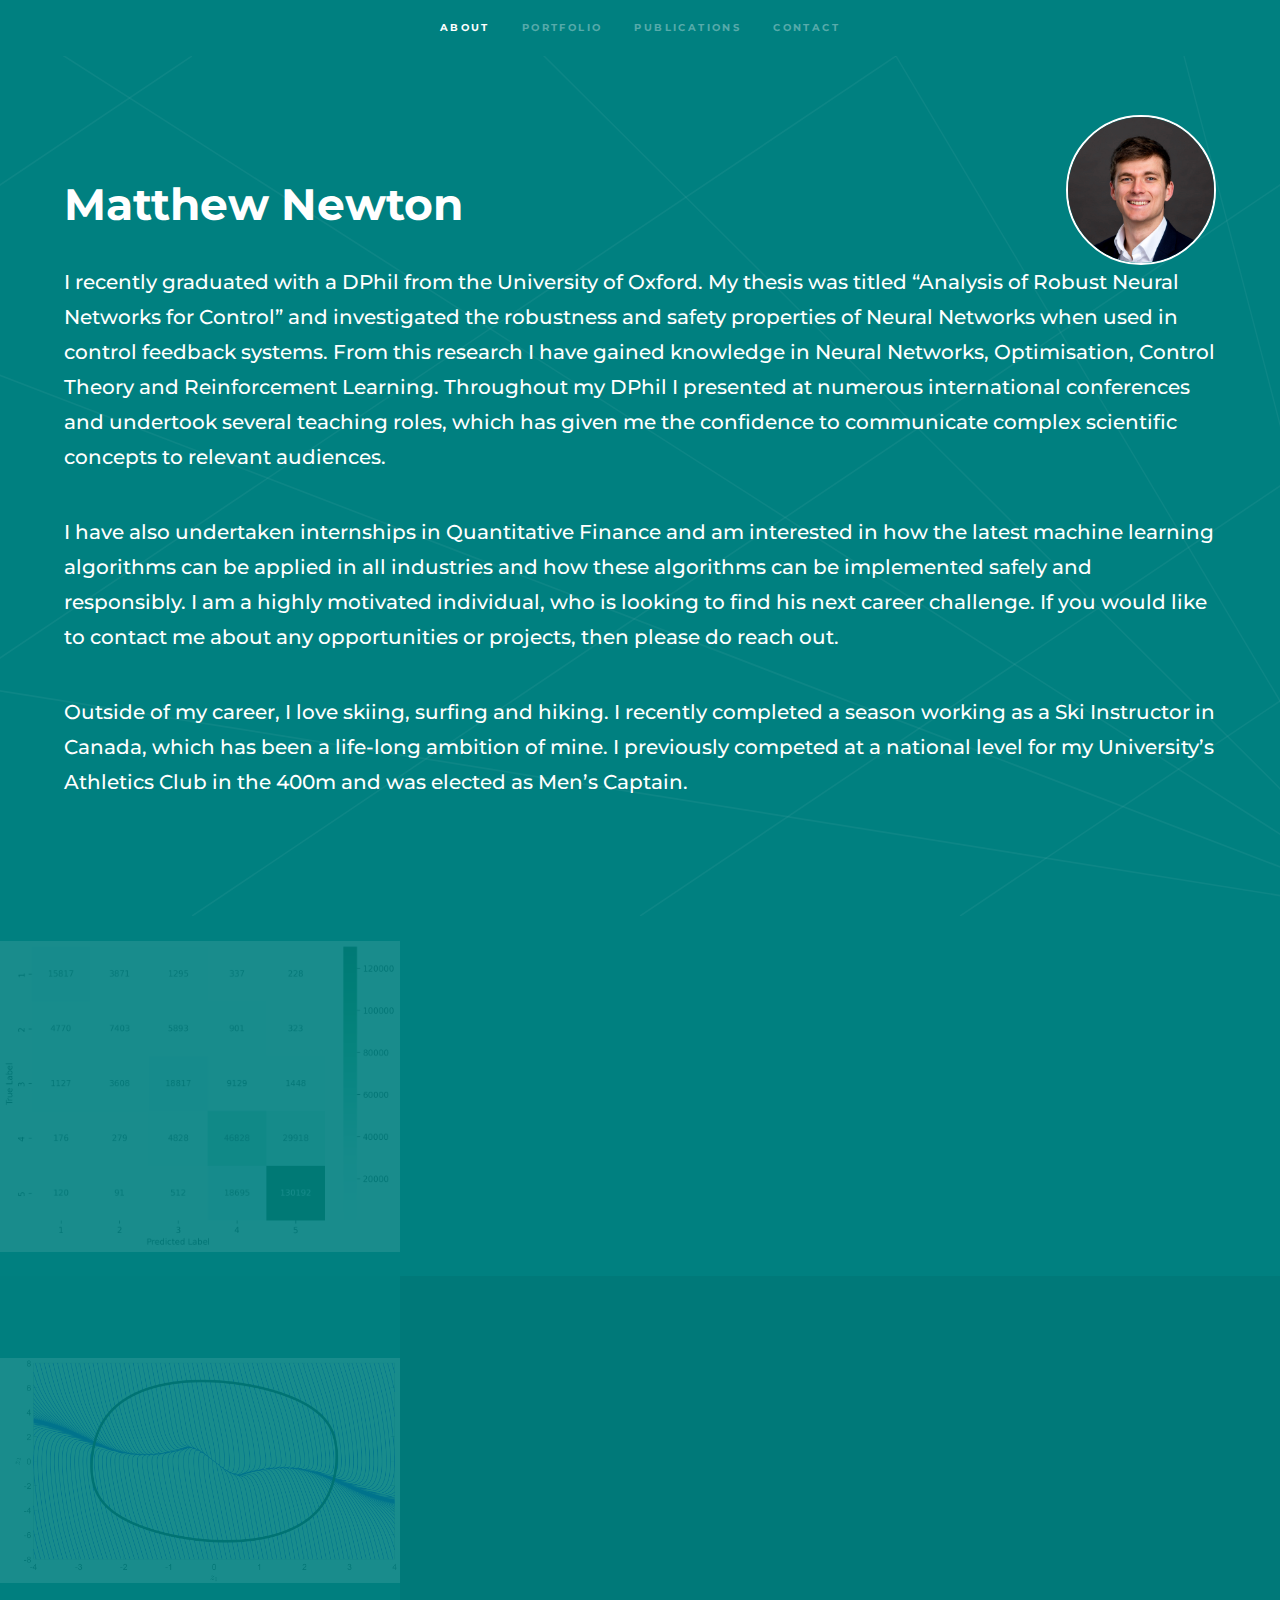
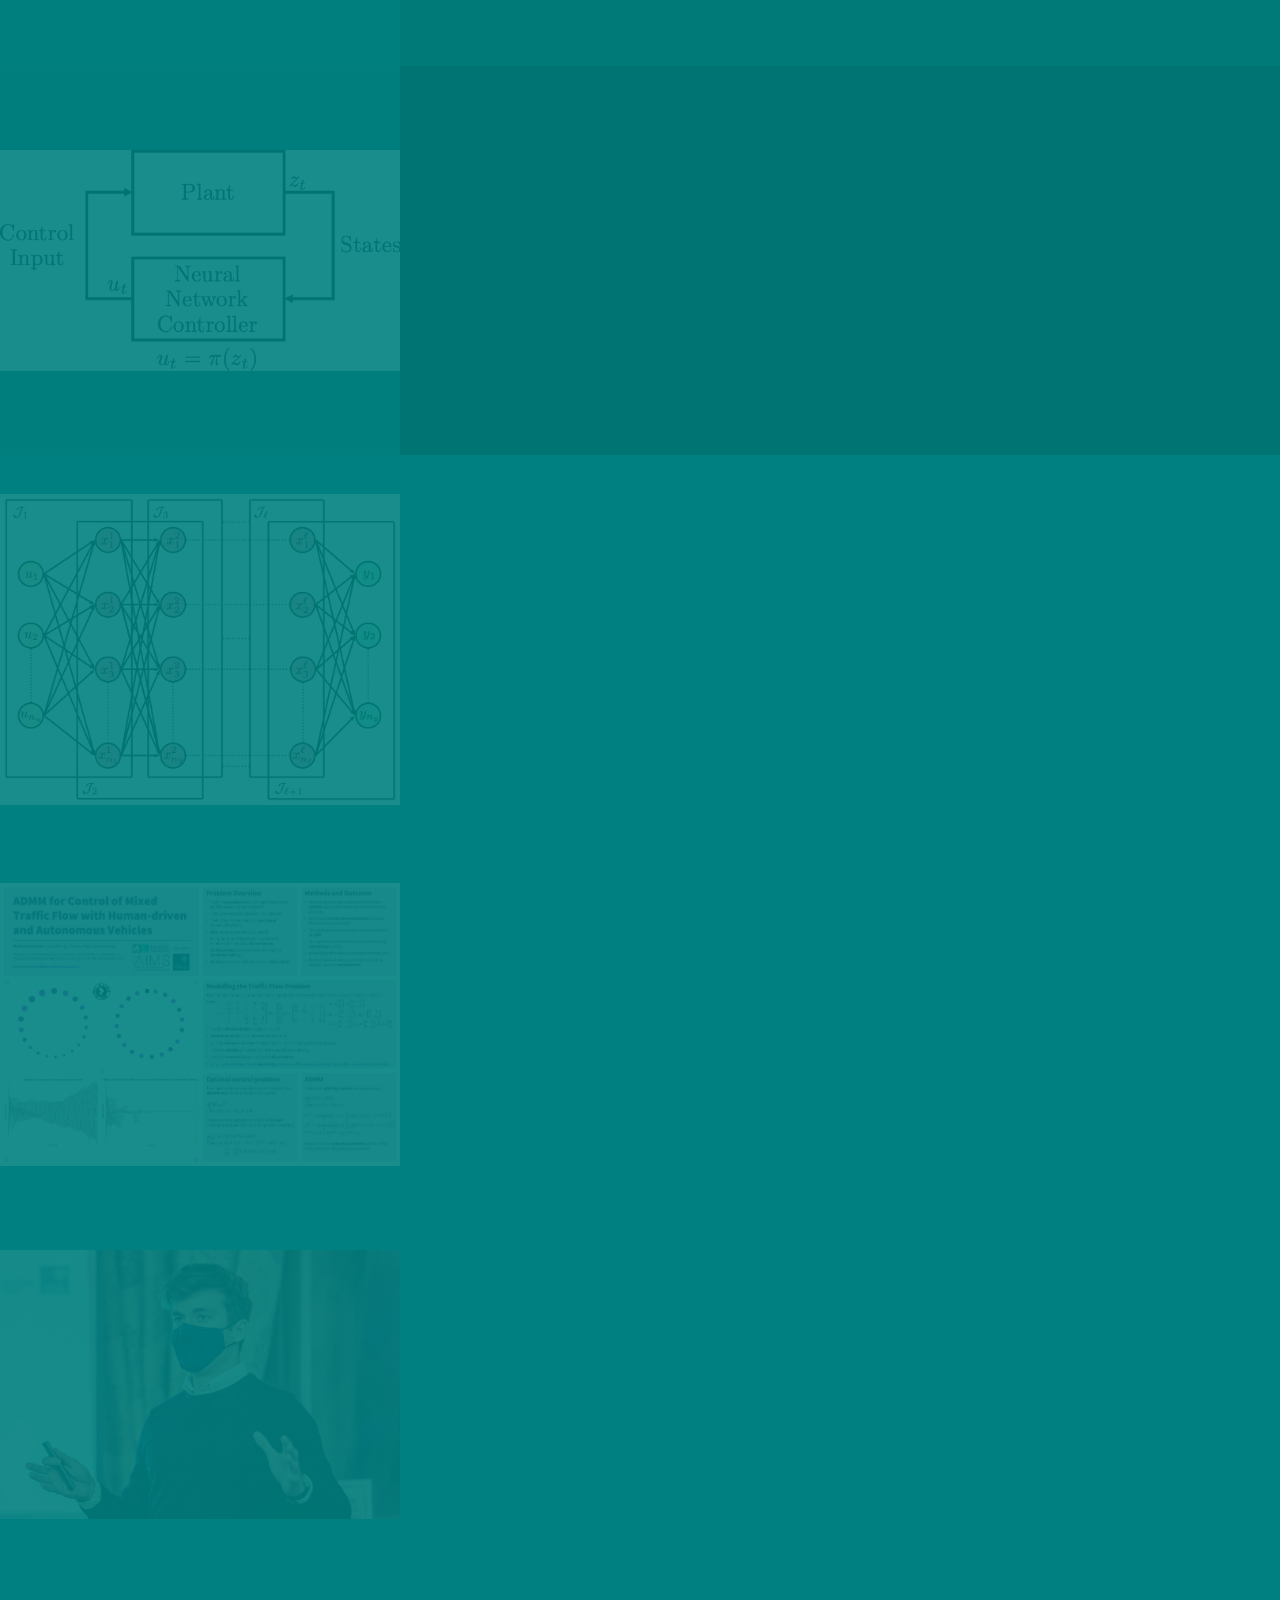
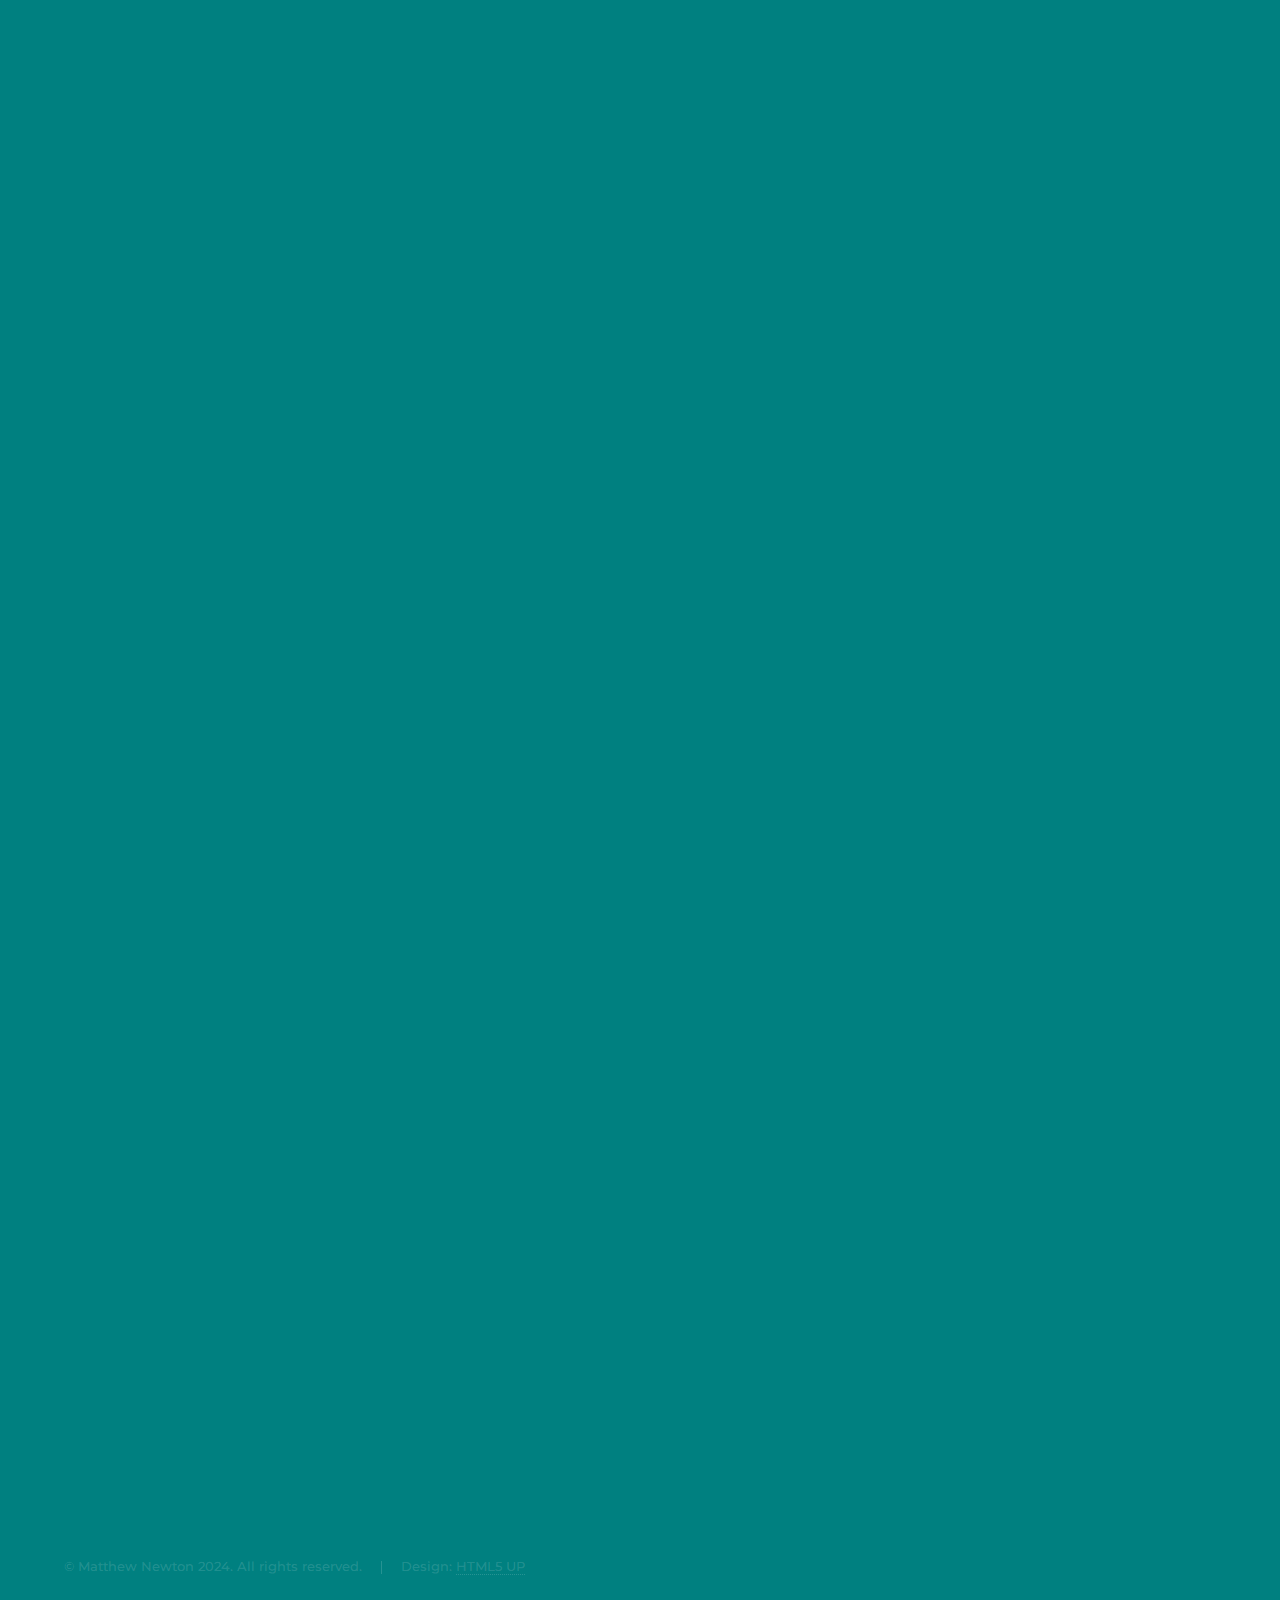
==== commit 63462bf5: "Update index.html" ====
--- a/index.html
+++ b/index.html
@@ -142,14 +142,14 @@
 									<p>M. Newton and A. Papachristodoulou, “Neural Network Verification using Polynomial Optimisation,” 2021 60th IEEE Conference on Decision and Control (CDC), Austin, Texas, 2021. </p>
 									<p>M. Newton and A. Papachristodoulou, “Exploiting Sparsity for Neural Network Verification,” 3rd Annual Learning for Dynamics and Control Conference (L4DC), Zurich, Switzerland, 2021. </p>
 									<p>M. Newton and A. Papachristodoulou, “Network Lyapunov Functions for Epidemic Models,” 2020 59th IEEE Conference on Decision and Control (CDC), Jeju, Korea (South), 2020. </p>
-								</section>
-								<section>
+								<!-- </section>
+								<section> -->
 									<!-- <span class="icon solid major fa-lock"></span> -->
 									<h3>Journal papers</h3>
 									<p>M. Newton and A. Papachristodoulou, “Sparse Polynomial Optimisation for Neural Network Verification”, Automatica, 157, 2023.</p>
 									<p>M. Newton and A. Papachristodoulou, “Rational Neural Network Controllers”, arXiv preprint arXiv:2307.06287, 2023.									</p>
-								</section>
-								<section>
+								<!-- </section>
+								<section> -->
 									<!-- <span class="icon solid major fa-cog"></span> -->
 									<h3>Thesis</h3>
 									<p>M.Newton, “Analysis of Robust Neural Networks for Control”, University of Oxford, 2023.</p>
@@ -299,4 +299,4 @@
 			<script src="assets/js/main.js"></script>
 
 	</body>
-</html>+</html>
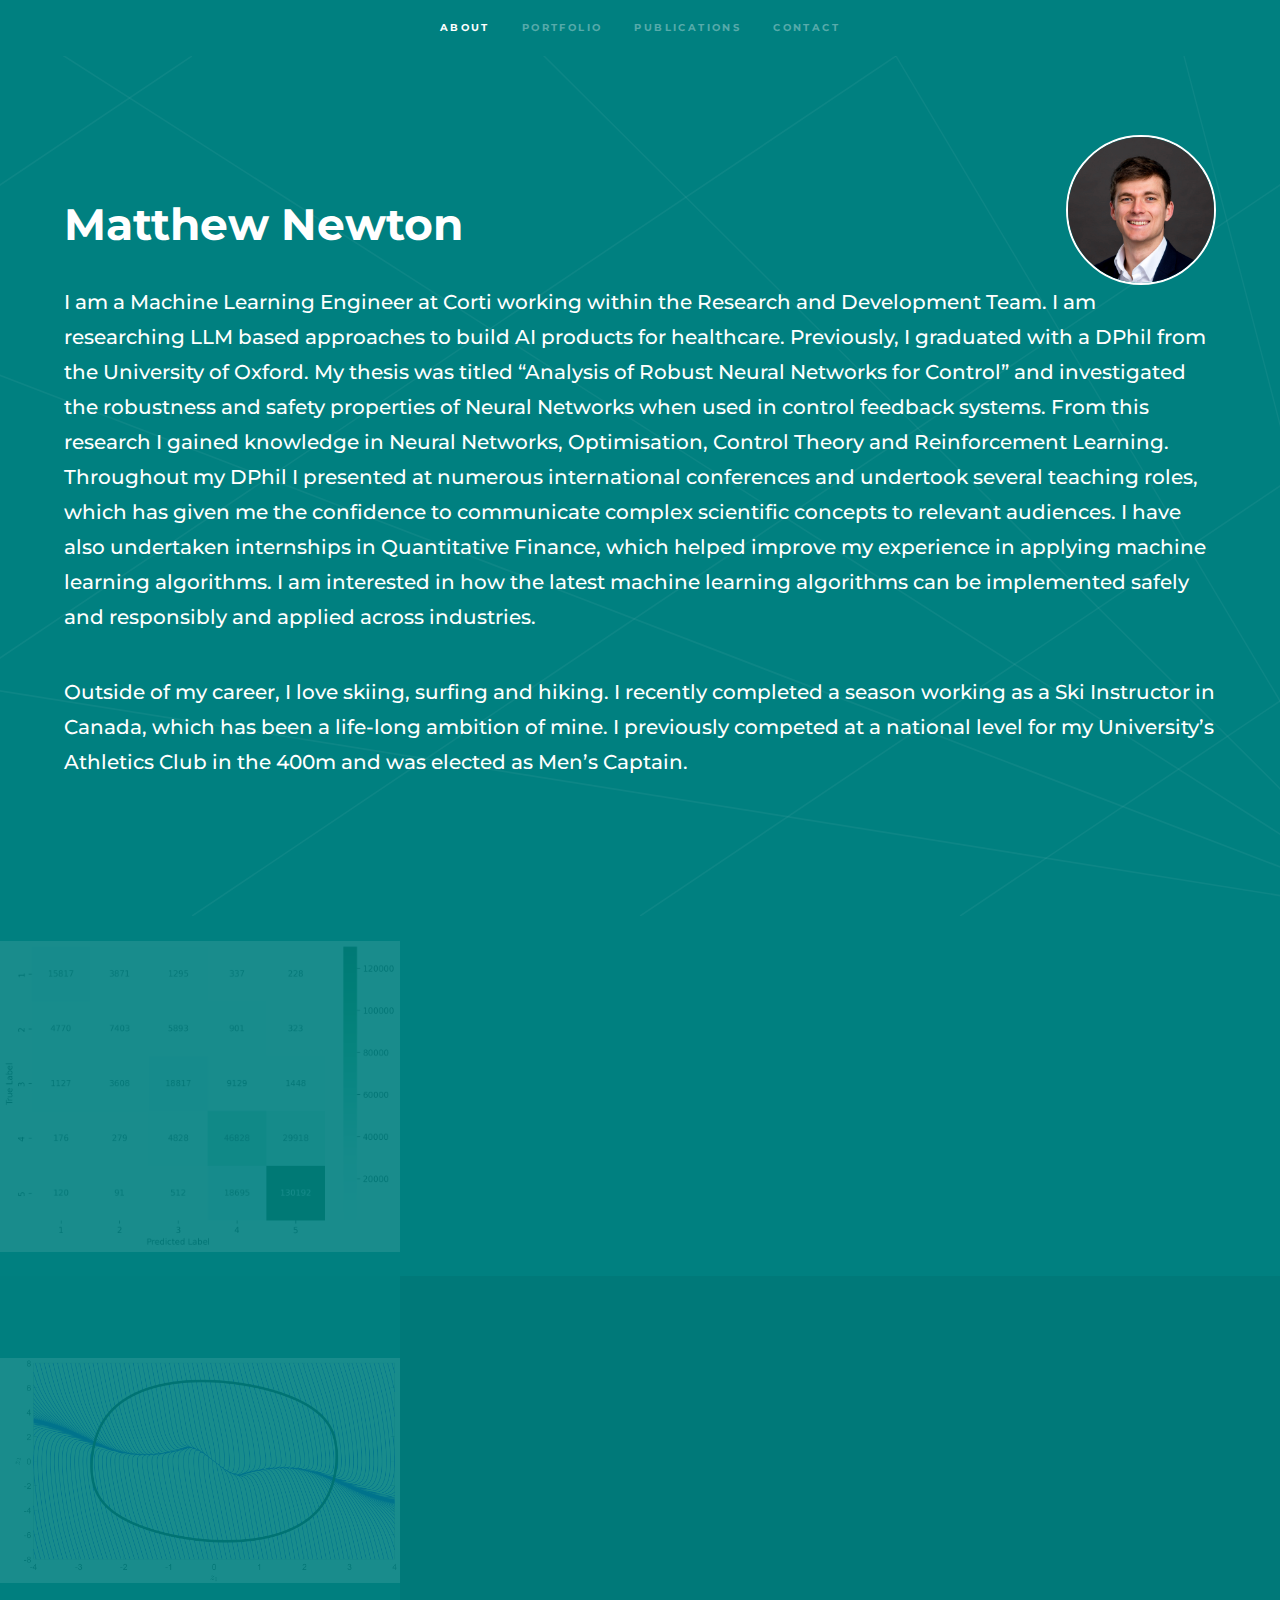
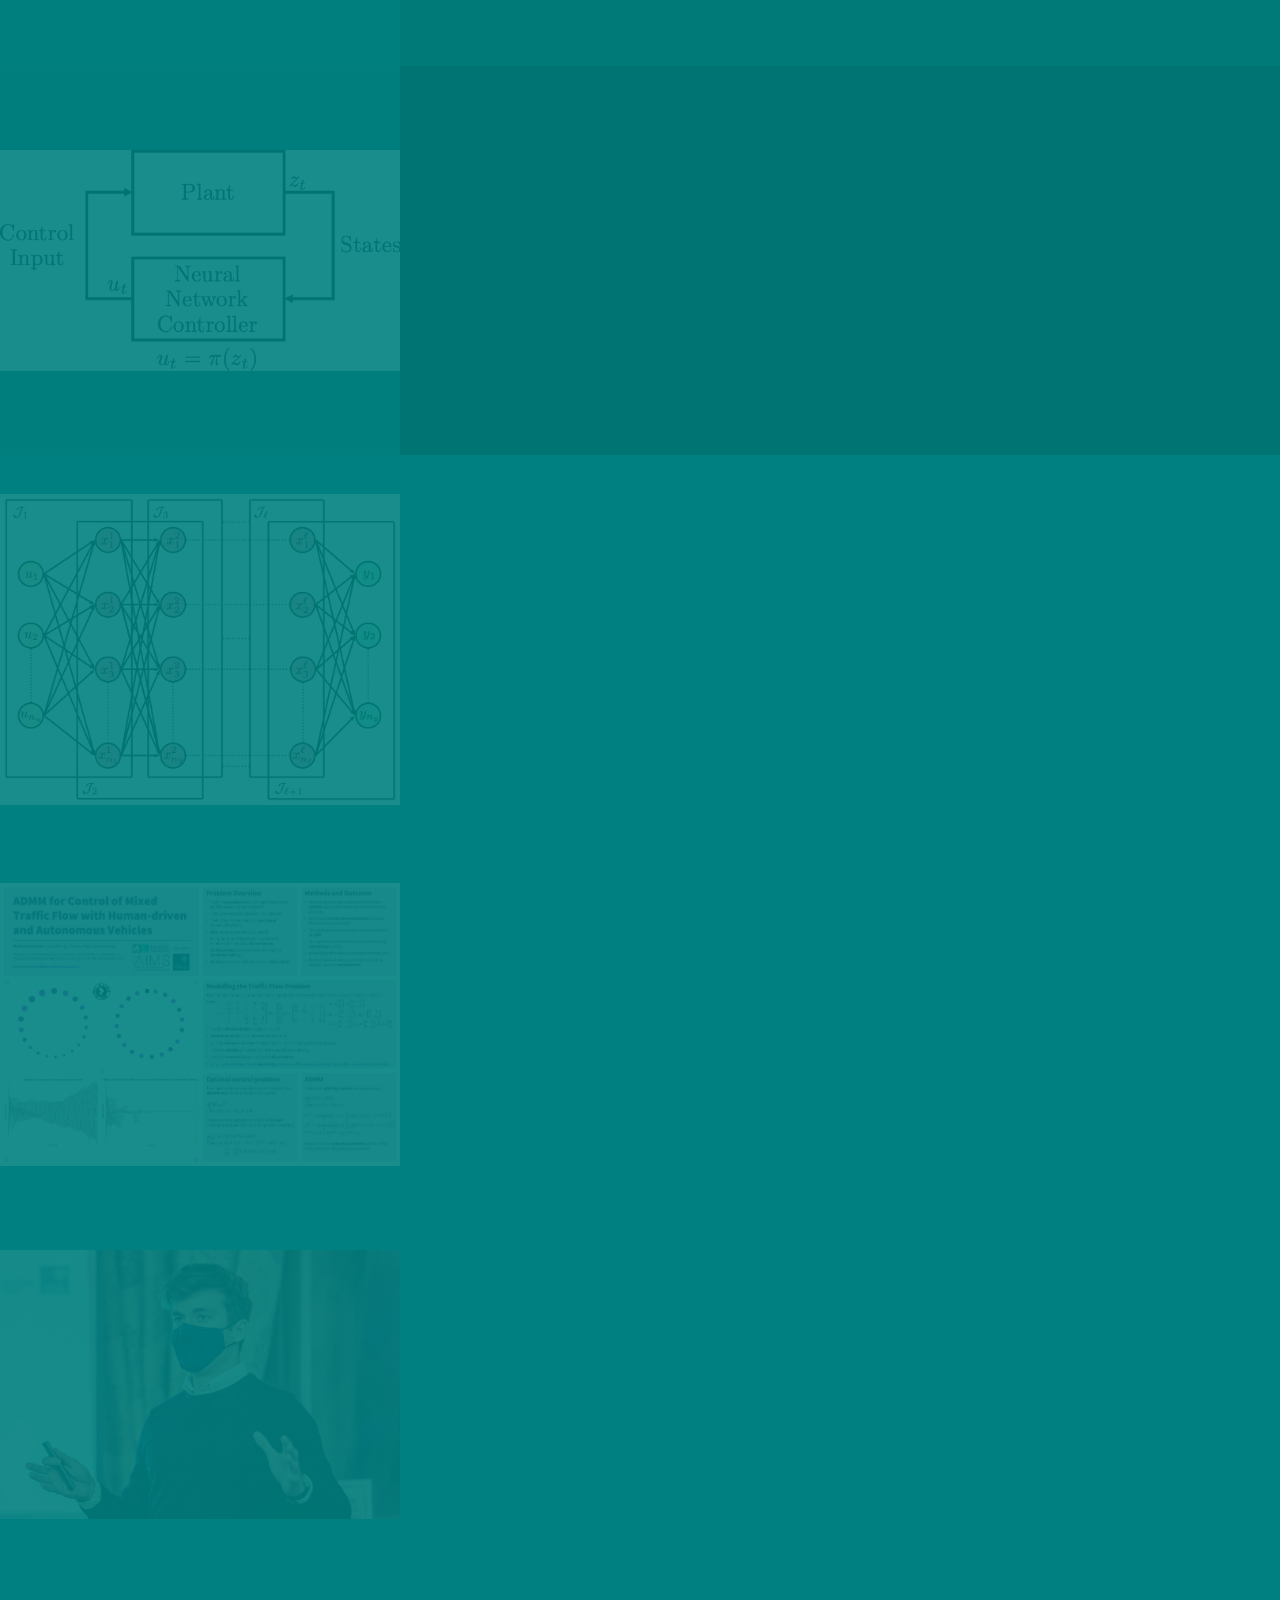
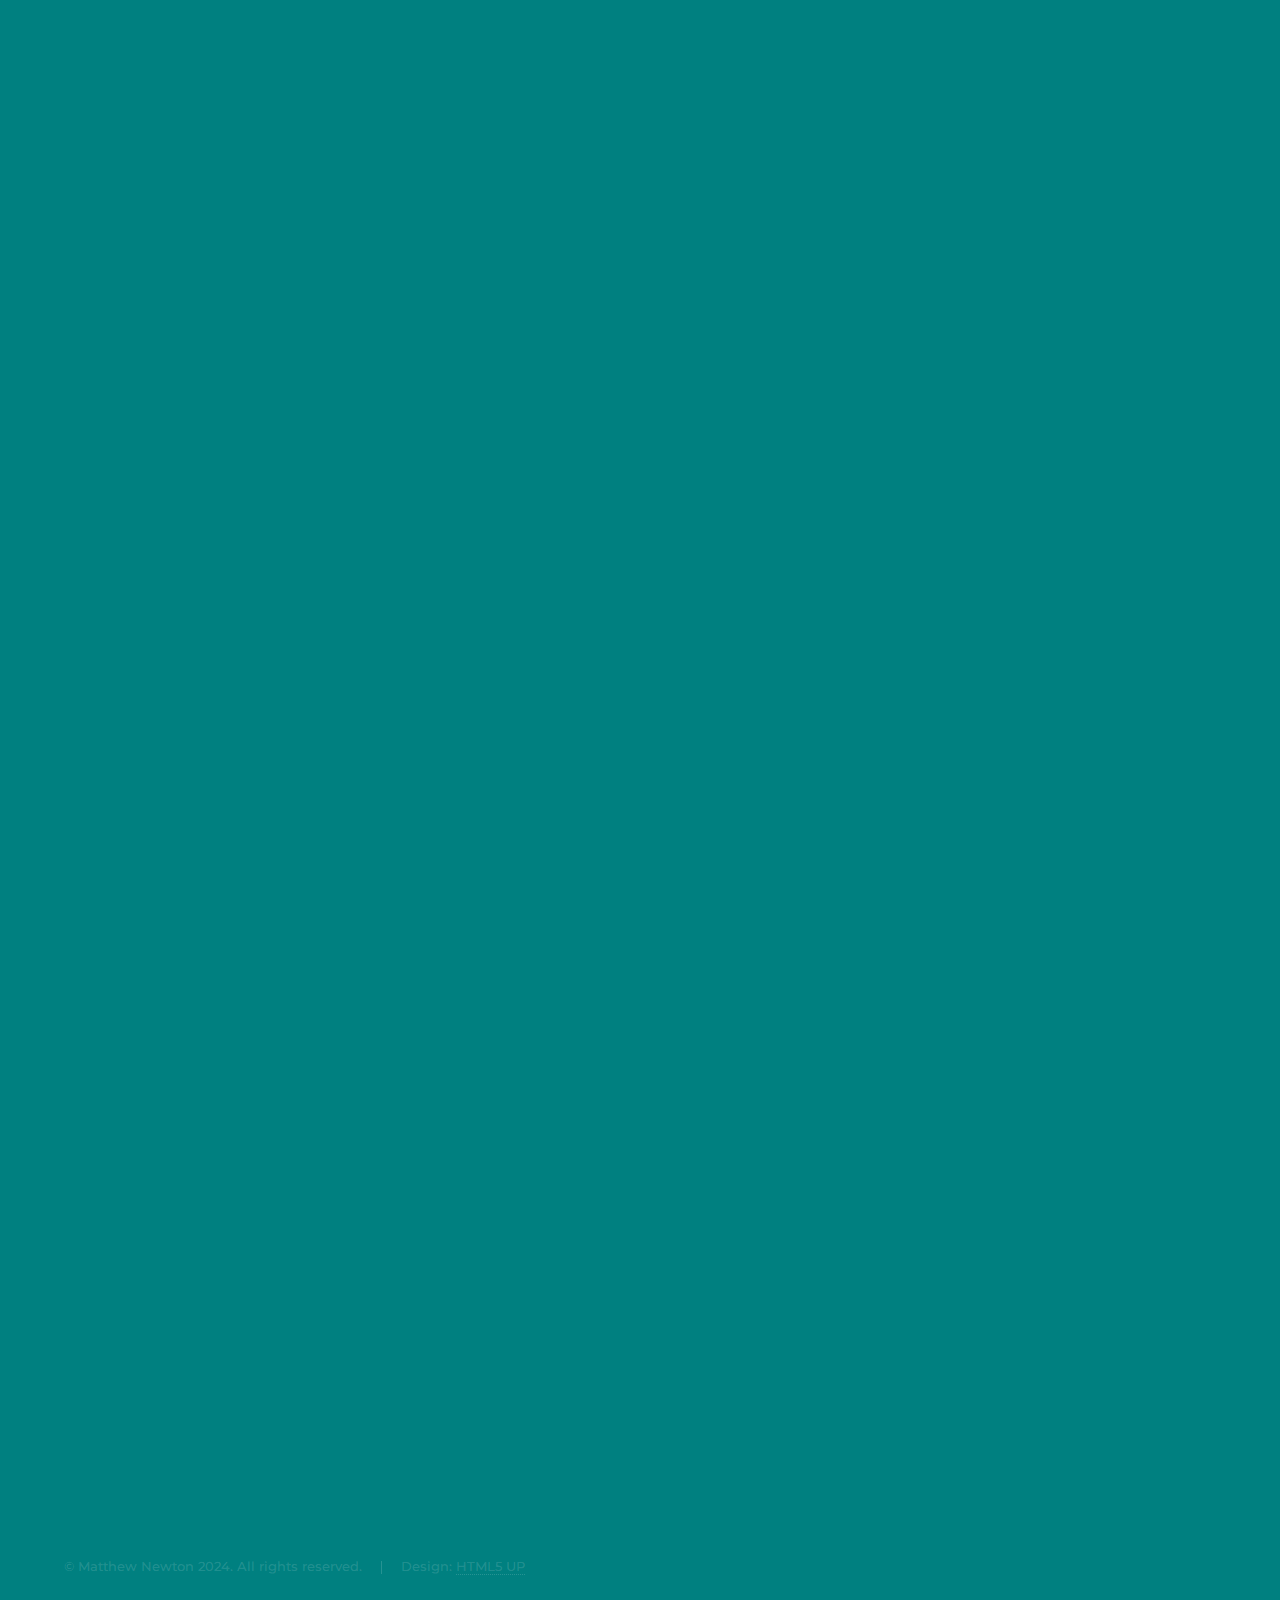
==== commit 6a9dbb55: "Update index.html" ====
--- a/index.html
+++ b/index.html
@@ -39,12 +39,11 @@
 								<h1>Matthew Newton</h1>
 								<img src="images/additional/Matthew_Newton_Profile.jpeg" alt="Icon" class="heading-icon">
 							</div>
-							<!--<h1>Matthew Newton</h1>-->
-							<p>I recently graduated with a DPhil from the University of Oxford. My thesis was titled “Analysis of Robust Neural Networks for Control” and investigated the robustness and safety properties of Neural Networks when used in control feedback systems. From this research I have gained knowledge in Neural Networks, Optimisation, Control Theory and Reinforcement Learning. Throughout my DPhil I presented at numerous international conferences and undertook several teaching roles, which has given me the confidence to communicate complex scientific concepts to relevant audiences. </p>
-							<p>I have also undertaken internships in Quantitative Finance and am interested in how the latest machine learning algorithms can be applied in all industries and how these algorithms can be implemented safely and responsibly. I am a highly motivated individual, who is looking to find his next career challenge. If you would like to contact me about any opportunities or projects, then please do reach out. </p>
+							<!--<h1>Matthew Newton</h1>--> 
+							<p>I am a Machine Learning Engineer at Corti working within the Research and Development Team. I am researching LLM based approaches to build AI products for healthcare. Previously, I graduated with a DPhil from the University of Oxford. My thesis was titled “Analysis of Robust Neural Networks for Control” and investigated the robustness and safety properties of Neural Networks when used in control feedback systems. From this research I gained knowledge in Neural Networks, Optimisation, Control Theory and Reinforcement Learning. Throughout my DPhil I presented at numerous international conferences and undertook several teaching roles, which has given me the confidence to communicate complex scientific concepts to relevant audiences. I have also undertaken internships in Quantitative Finance, which helped improve my experience in applying machine learning algorithms. I am interested in how the latest machine learning algorithms can be implemented safely and responsibly and applied across industries.</p>
 							<p>Outside of my career, I love skiing, surfing and hiking. I recently completed a season working as a Ski Instructor in Canada, which has been a life-long ambition of mine. I previously competed at a national level for my University’s Athletics Club in the 400m and was elected as Men’s Captain.</p>
 							<!-- 
-							<ul class="actions">
+							<ul class="actions"> I am a highly motivated individual, who is looking to find his next career challenge. If you would like to contact me about any opportunities or projects, then please do reach out.
 								<li><a href="#one" class="button scrolly">Learn more</a></li>
 							</ul>
 							-->
@@ -145,12 +144,14 @@
 								<!-- </section>
 								<section> -->
 									<!-- <span class="icon solid major fa-lock"></span> -->
+									<p></p>
 									<h3>Journal papers</h3>
 									<p>M. Newton and A. Papachristodoulou, “Sparse Polynomial Optimisation for Neural Network Verification”, Automatica, 157, 2023.</p>
 									<p>M. Newton and A. Papachristodoulou, “Rational Neural Network Controllers”, arXiv preprint arXiv:2307.06287, 2023.									</p>
 								<!-- </section>
 								<section> -->
 									<!-- <span class="icon solid major fa-cog"></span> -->
+									<p></p>
 									<h3>Thesis</h3>
 									<p>M.Newton, “Analysis of Robust Neural Networks for Control”, University of Oxford, 2023.</p>
 								</section>
